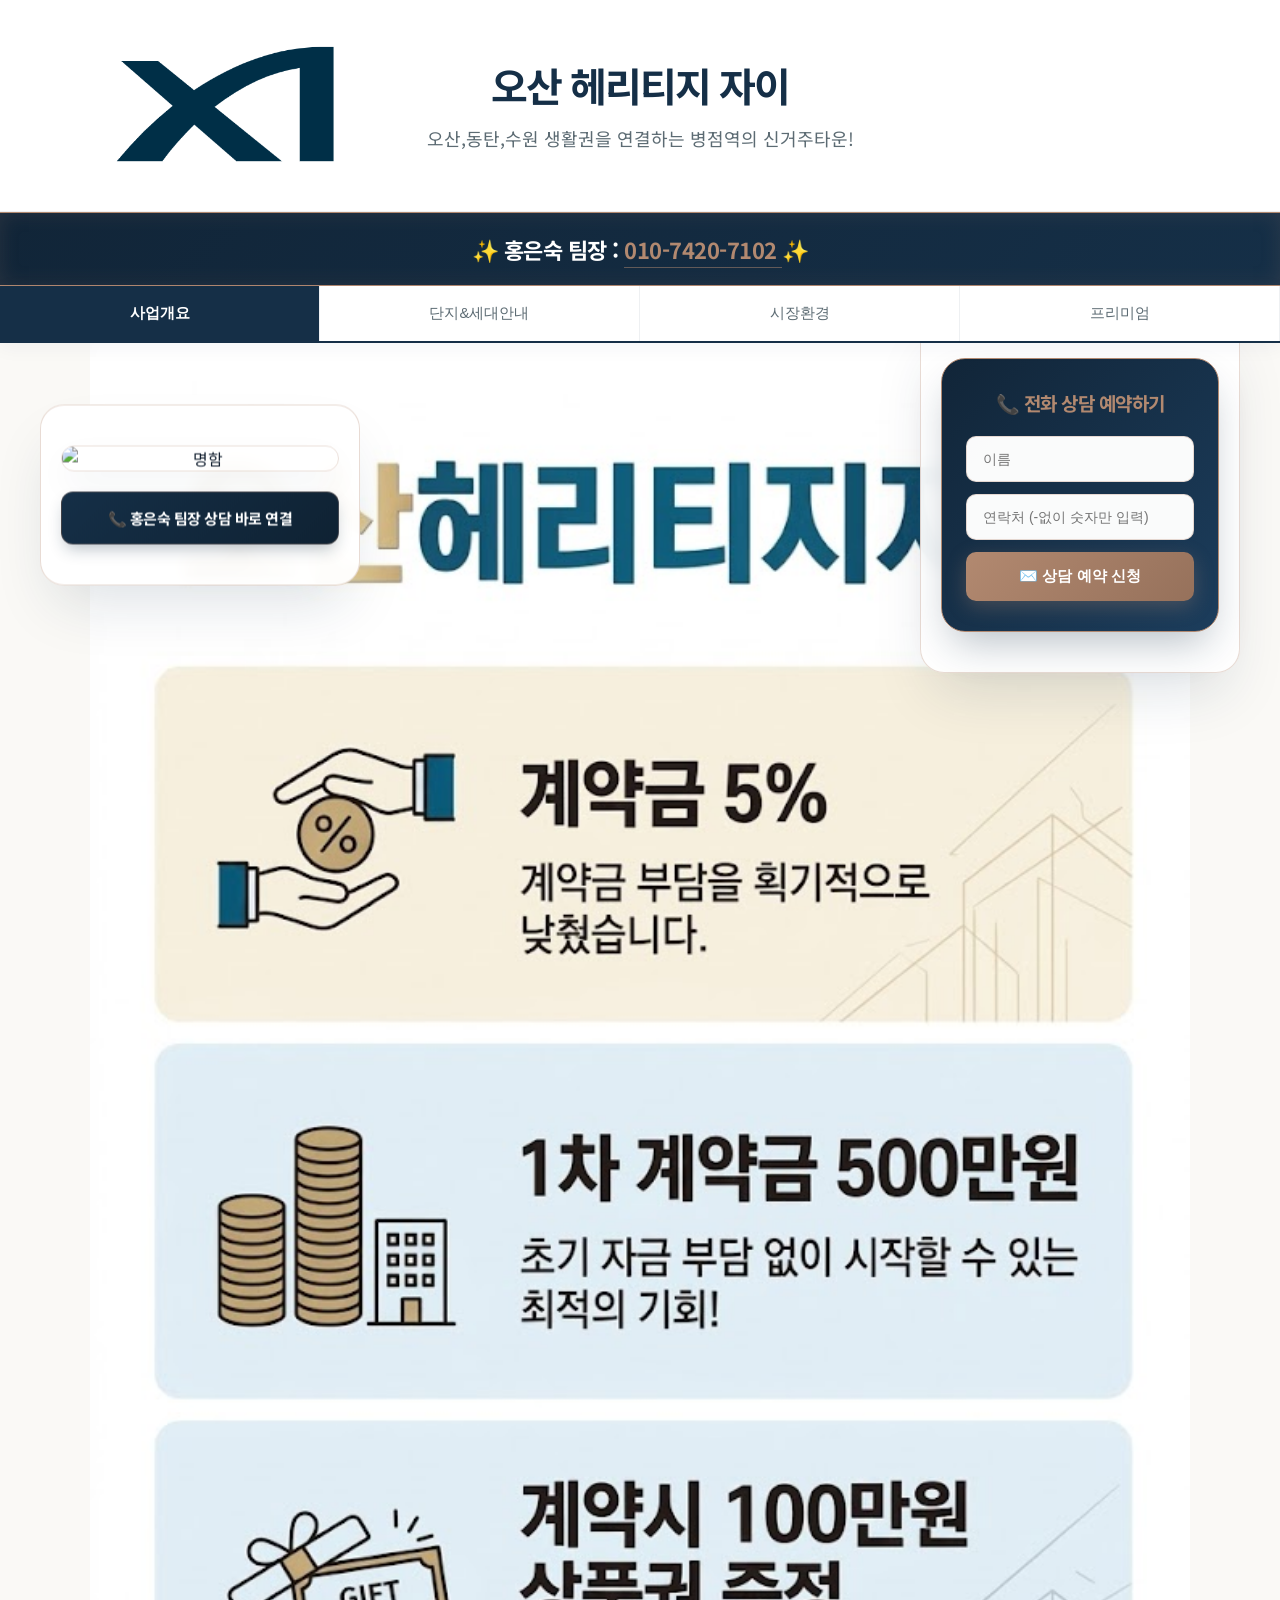
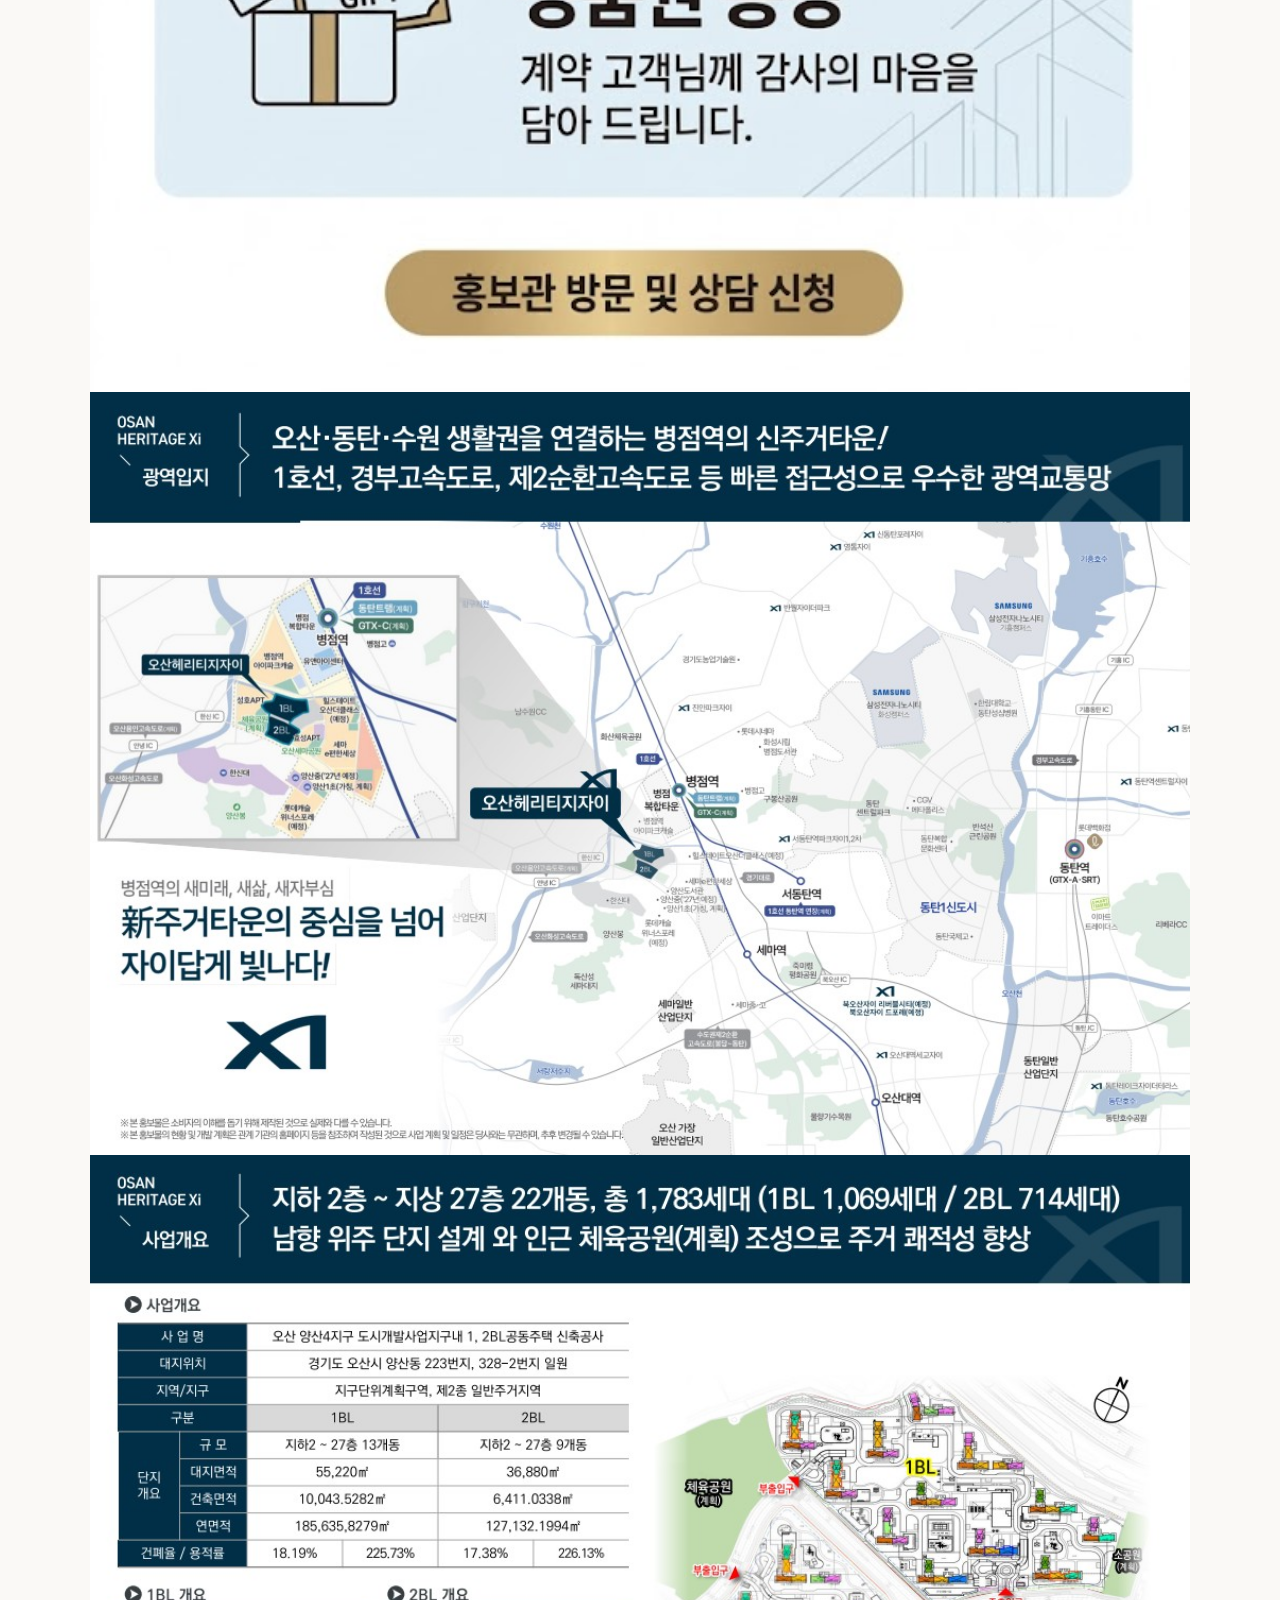
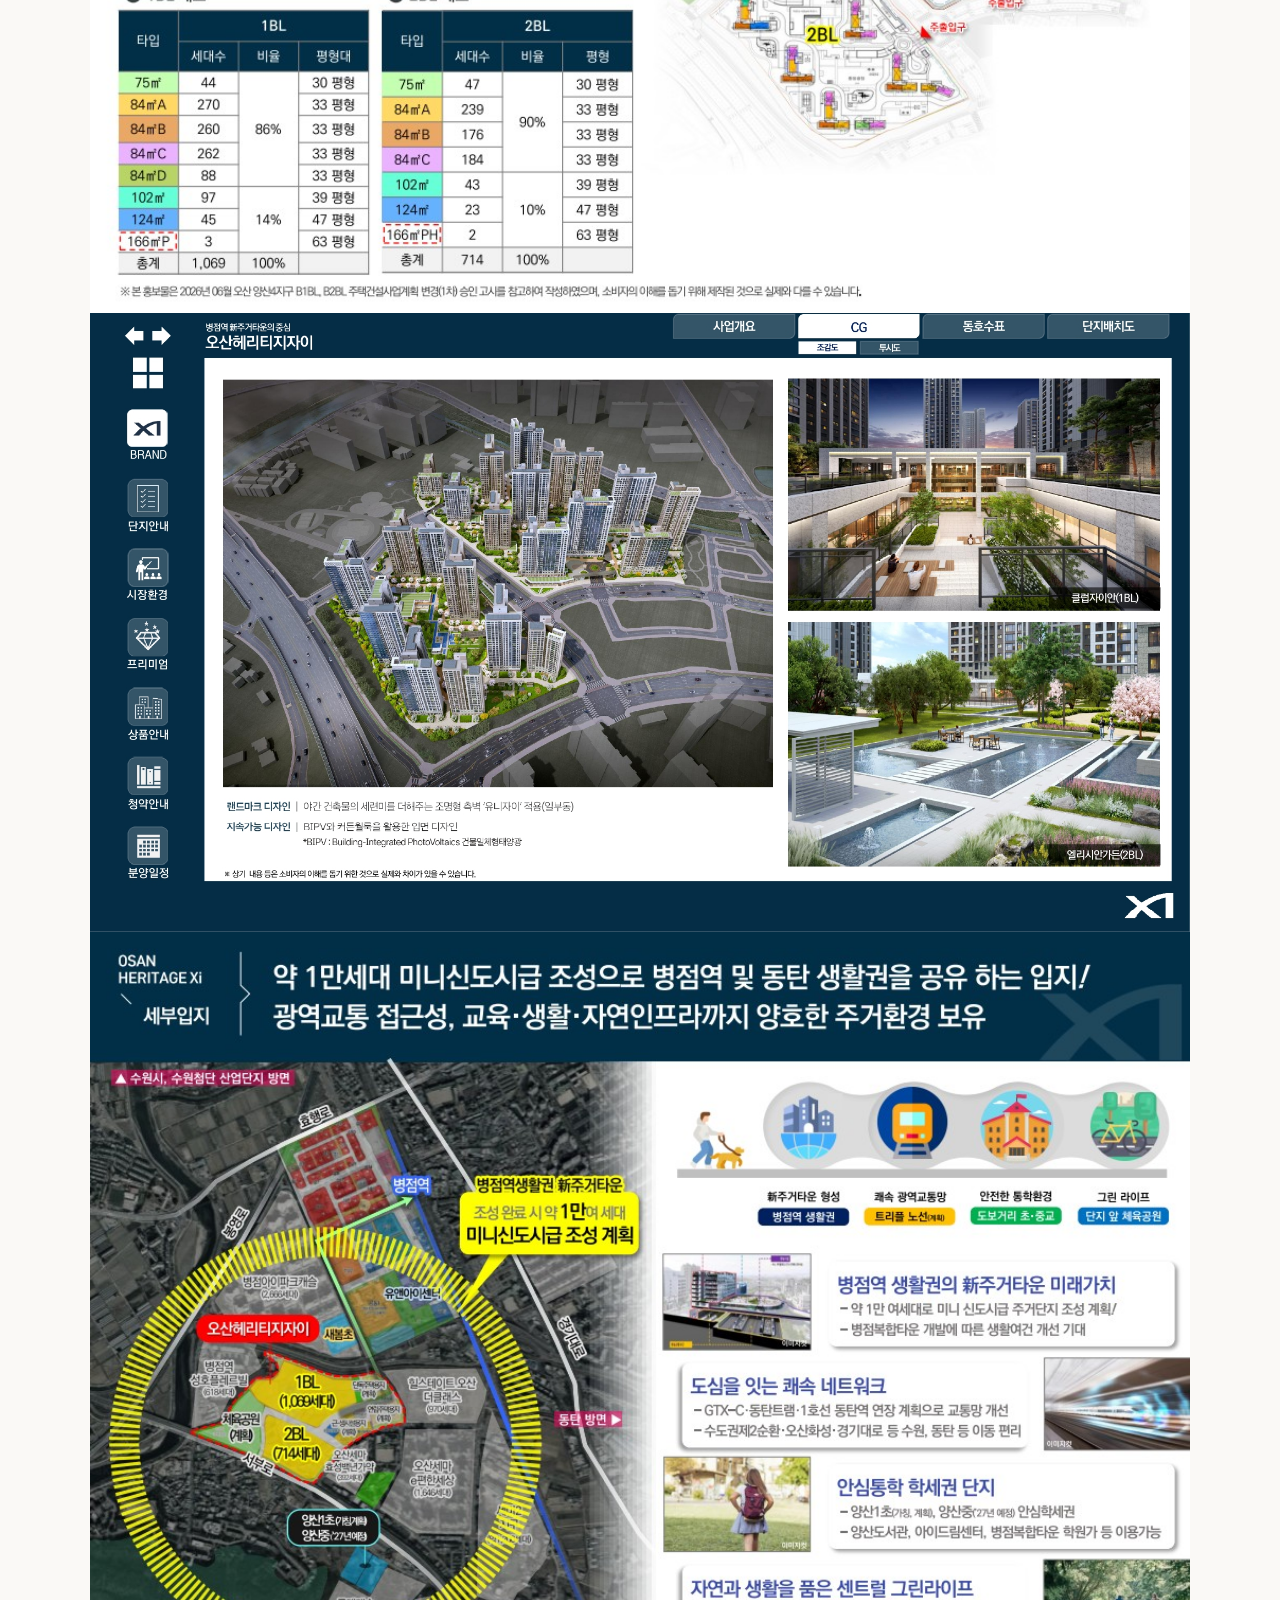
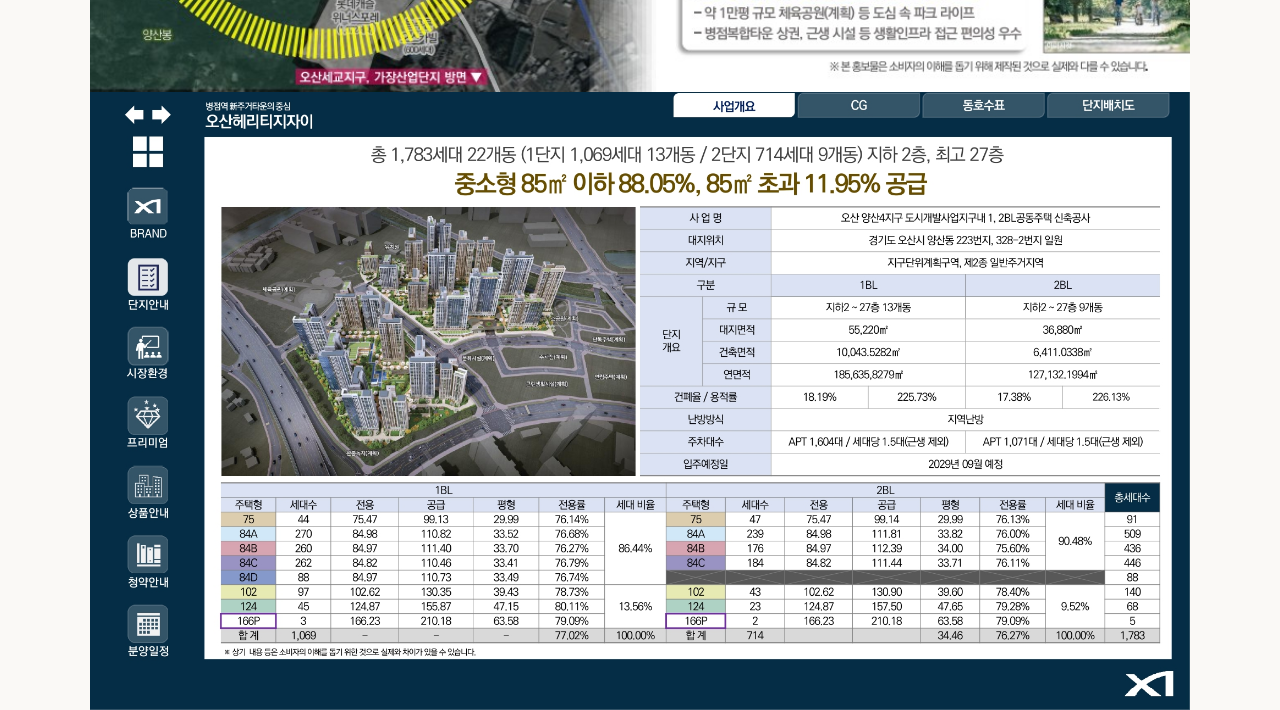
==== HES.html @ ea846cc9 "Update team leader information and images" ====
<!DOCTYPE html>
<html lang="ko">
<head>
    <script>
        // 전역 변수 선언: 관리할 데이터들을 이곳에 모아둡니다.
        const TEAM_LEADER_NAME = "홍은숙";
        const TEAM_LEADER_PHONE = "01074207102";
    </script>
    
    <meta property="og:type" content="website">
    <meta property="og:title" content="오산헤리티지자이 - 홍은숙 팀장">
    <meta property="og:description" content="오산,동탄,수원 생활권을 연결하는 병점역의 신거주타운!">
    <meta property="og:image" content="https://star13535.github.io/OsanHeritageXI/img/HES.JPG">    
    <meta charset="UTF-8">
    <meta name="viewport" content="width=device-width, initial-scale=1.0, maximum-scale=1.0, user-scalable=no">
    
    <title>오산헤리티지자이 - 홍은숙 팀장</title>
    
    <link rel="icon" href="img/logo.png" type="image/jpg">
    <link href="https://fonts.googleapis.com/css2?family=Noto+Sans+KR:wght@400;500;700&display=swap" rel="stylesheet">

    <style>
        /* [공통 설정 - THE LIV 브랜드 테마 반영: 프리미엄 다크 네이비 & 브라운 골드 톤] */
        * { margin: 0; padding: 0; box-sizing: border-box; }
        body { 
            font-family: 'Noto Sans KR', sans-serif; 
            background-color: #faf9f6; 
            color: #152232; 
            text-align: center; 
            -webkit-font-smoothing: antialiased;
        }
        img { width: 100%; height: auto; display: block; vertical-align: middle; }

        /* [1. 인트로 팝업] */
        /* .intro-popup-container { 
            display: none; position: fixed; top: 0; left: 0; width: 100%; height: 100vh; 
            background: rgba(21, 47, 71, 0.7); 
            backdrop-filter: blur(8px); 
            z-index: 10000; align-items: center; justify-content: center; padding: 15px;
        }
        .intro-popup-content { 
            position: relative; width: 95%; max-width: 420px; 
            animation: fadeInScale 0.5s cubic-bezier(0.34, 1.56, 0.64, 1) forwards; 
            transform-origin: center center; opacity: 0;
        }
        @keyframes fadeInScale {
            0% { transform: translateY(-30px) scale(0.92); opacity: 0; }
            100% { transform: translateY(0) scale(1); opacity: 1; }
        }
        .intro-popup-content img { 
            border-radius: 20px; 
            border: 2px solid #b28970; 
            box-shadow: 0 25px 50px -12px rgba(21, 47, 71, 0.5); 
        }
        .pop-close-x { 
            position: absolute; top: 15px; right: 15px; width: 34px; height: 34px; 
            cursor: pointer; z-index: 2; 
            background: rgba(21, 47, 71, 0.85); 
            border: 1.5px solid rgba(255, 255, 255, 0.2);
            border-radius: 50%; color: #fff; 
            line-height: 31px; font-weight: 500; font-style: normal;
            font-size: 14px;
            transition: all 0.2s;
        }
        .pop-close-x:hover {
            background: #b28970;
            color: #15212f;
            border-color: #b28970;
        } */

        /* [2. 명함 & 예약 폼 섹션] */
        .business-card, .reservation-card { 
            width: 100%; 
            background: #fff; 
            padding: 40px 20px; 
            border-bottom: 1px solid #eef0f2; 
        }
        .card-container, .res-container { width: 100%; max-width: 330px; margin: 0 auto; }
        .card-container img { 
            border-radius: 16px; 
            border: 1px solid rgba(178, 137, 112, 0.25); 
            box-shadow: 0 15px 35px -5px rgba(21, 47, 71, 0.08); 
            transition: transform 0.3s;
        }
        .card-container img:hover {
            transform: translateY(-4px);
        }
        .card-btn-call { 
            display: block; 
            margin-top: 20px; 
            padding: 15px 0; 
            background: linear-gradient(135deg, #152f47, #0f2233); 
            color: #fff; 
            text-decoration: none; 
            border-radius: 12px; 
            font-size: 15px; 
            font-weight: 700; 
            letter-spacing: -0.5px;
            box-shadow: 0 8px 16px -4px rgba(21, 47, 71, 0.3);
            border: 1px solid rgba(178, 137, 112, 0.3); 
            transition: all 0.3s;
        }
        .card-btn-call:hover {
            background: linear-gradient(135deg, #b28970, #96715b); 
            border-color: #96715b;
            transform: translateY(-2px);
            box-shadow: 0 10px 20px -4px rgba(178, 137, 112, 0.4);
        }

        .res-container { 
            border: 1px solid #b28970; 
            border-radius: 24px; 
            padding: 30px 24px; 
            background: linear-gradient(135deg, #112538, #1c3d5c); 
            box-shadow: 0 20px 40px -10px rgba(21, 47, 71, 0.3); 
            color: #fff; 
        }
        .res-container h3 { 
            font-size: 19px; 
            color: #b28970; 
            margin-bottom: 20px; 
            font-weight: 700; 
            letter-spacing: -0.5px;
        }
        .res-input { 
            width: 100%; 
            padding: 14px 16px; 
            margin-bottom: 12px; 
            border: 1px solid rgba(178, 137, 112, 0.3); 
            border-radius: 10px; 
            font-size: 14px; 
            background: rgba(255, 255, 255, 0.98); 
            color: #152f47;
            font-weight: 500;
            transition: all 0.3s;
        }
        .res-input:focus {
            outline: none;
            border-color: #b28970;
            box-shadow: 0 0 0 3px rgba(178, 137, 112, 0.2);
        }
        .res-btn { 
            width: 100%; 
            padding: 15px; 
            background: linear-gradient(135deg, #b28970, #96715b); 
            color: #ffffff; 
            border: none; 
            border-radius: 10px; 
            font-size: 15px; 
            font-weight: 700; 
            cursor: pointer; 
            box-shadow: 0 6px 20px rgba(178, 137, 112, 0.3);
            transition: all 0.3s cubic-bezier(0.25, 0.8, 0.25, 1);
        }
        .res-btn:hover {
            transform: translateY(-2px); 
            box-shadow: 0 8px 25px rgba(178, 137, 112, 0.45);
            filter: brightness(1.05);
        }

        /* [3. 타이틀 & 배너] */
        .main-title { 
            background-color: #fff; 
            padding: 60px 20px; 
            position: relative; 
            display: flex; 
            align-items: center; 
            justify-content: center; 
            min-height: 180px; 
            border-bottom: 1px solid #eef0f2;
        }
        .main-title .inner-logo { display: none; }
        .main-title h2 { 
            font-size: 32px; 
            color: #152f47; 
            font-weight: 700; 
            letter-spacing: -1.5px; 
            line-height: 1.25; 
            word-break: keep-all; 
        }
        .main-title p { 
            font-size: 20px; 
            color: #5c6b73; 
            margin-top: 12px; 
            word-break: keep-all; 
            font-weight: 400;
        }
        
        .point-banner { 
            background: linear-gradient(135deg, #112538, #152f47); 
            color: #fff; 
            padding: 20px 10px; 
            font-size: 22px; 
            font-weight: 700; 
            letter-spacing: -0.5px;
            border-top: 1px solid #b28970; 
            border-bottom: 1px solid #b28970; 
            box-shadow: inset 0 0 20px rgba(178, 137, 112, 0.15);
            animation: bannerPulse 3s infinite ease-in-out; 
        }
        .point-banner a { 
            color: #b28970; 
            text-decoration: none; 
            border-bottom: 1px solid rgba(178, 137, 112, 0.5);
            padding-bottom: 2px;
            transition: all 0.2s;
        }
        .point-banner a:hover {
            color: #ffffff;
            border-color: #ffffff;
        }
        @keyframes bannerPulse { 
            0% { background-color: #112538; } 
            50% { background-color: #152f47; } 
            100% { background-color: #112538; } 
        }

        /* [4. 탭 메뉴] */
        .tab-menu { 
            display: flex; 
            flex-wrap: wrap; 
            justify-content: center; 
            background: #fff; 
            position: sticky; 
            top: 0; 
            z-index: 2000; 
            border-bottom: 2px solid #152f47; 
            box-shadow: 0 4px 20px rgba(21, 47, 71, 0.05);
        }
        .tab-btn { 
            flex: 1; 
            min-width: 20%; 
            padding: 18px 5px; 
            border: none; 
            background: #fff; 
            font-size: 15px; 
            font-weight: 500; 
            color: #5c6b73; 
            cursor: pointer; 
            border-right: 1px solid #eef0f2; 
            transition: all 0.3s;
        }
        .tab-btn:hover {
            color: #152f47;
            background: #f8fafc;
        }
        .tab-btn.active { 
            background: #152f47; 
            color: #fff; 
            font-weight: 700;
        }

        .tab-content { display: none; width: 100%; max-width: 1100px; margin: 0 auto; background: #fff; }
        .tab-content.active { display: block !important; }

        /* [5. 탭 콘텐츠 & 복합 필터] */
        .view-mode-selector { 
            display: flex; 
            background: #f1f3f5; 
            margin: 0; 
            padding: 12px; 
            position: sticky; 
            top: 55px; 
            z-index: 1500; 
            border-bottom: 1px solid #e2e6ea; 
        }
        .mode-btn { 
            flex: 1; 
            padding: 12px; 
            border: none; 
            background: #e2e6ea; 
            font-weight: 700; 
            color: #5c6b73; 
            cursor: pointer; 
            border-radius: 8px; 
            margin: 0 5px; 
            transition: all 0.2s;
        }
        .mode-btn.active { 
            background: #152f47; 
            color: #fff; 
        }
        .mode-content, .sub-tab-content { display: none; }
        .mode-content.active, .sub-tab-content.active { display: block !important; }
        
        .size-filter, .type-group.active { 
            position: sticky; 
            top: 130px; 
            z-index: 1000; 
            background: #fff; 
            border-bottom: 1px solid #eef0f2; 
            transition: all 0.3s ease; 
        }
        .size-filter.scrolled, .type-group.active.scrolled { 
            background: transparent !important; 
            border-bottom: none !important; 
        }
        
        .swipe-hint-text {
            display: none;
            font-size: 11px;
            color: #b28970;
            margin-top: 15px;
            margin-bottom: -5px;
            font-weight: 700;
            letter-spacing: -0.5px;
            text-align: center;
        }

        .size-filter { 
            display: flex; 
            justify-content: flex-start; 
            gap: 8px; 
            padding: 16px 12px 24px 12px; 
            overflow-x: auto; 
            scrollbar-width: thin; 
            scrollbar-color: #b28970 #eef0f2; 
        }

        @media (max-width: 1023px) {
            .swipe-hint-text {
                display: block; 
                animation: pulseSwipeHint 2s infinite ease-in-out;
            }
            .size-filter::-webkit-scrollbar { 
                display: block !important;
                height: 3px; 
            }
            .size-filter::-webkit-scrollbar-track {
                background: #eef0f2; 
                border-radius: 10px;
            }
            .size-filter::-webkit-scrollbar-thumb {
                background: #b28970; 
                border-radius: 10px;
            }
        }
        
        @keyframes pulseSwipeHint {
            0%, 100% { opacity: 0.6; transform: scale(0.98); }
            50% { opacity: 1; transform: scale(1); }
        }

        .filter-btn, .sub-tab-btn { 
            flex: 0 0 auto; 
            min-width: 95px; 
            padding: 10px 18px; 
            border: 1px solid #152f47; 
            background: #fff; 
            color: #152f47; 
            border-radius: 30px; 
            font-weight: 700; 
            font-size: 13px;
            cursor: pointer; 
            transition: all 0.25s;
        }
        .filter-btn:hover, .sub-tab-btn:hover {
            background: #fafafa;
        }
        .filter-btn.active, .sub-tab-btn.active { 
            background: #152f47 !important; 
            color: #fff !important; 
            border-color: #152f47;
            box-shadow: 0 4px 10px rgba(21, 47, 71, 0.2);
        }
        .type-group { display: none; padding: 18px 10px; text-align: center; }
        #num-view .type-group.active { display: block !important; }
        .sub-tab-menu { display: flex; justify-content: center; gap: 8px; flex-wrap: wrap; }

        /* [6. PC 레이아웃 고정] */
        @media (min-width: 1024px) {
            .size-filter {
                justify-content: center; 
                padding: 16px 12px;
            }
            .size-filter::-webkit-scrollbar {
                display: none !important; 
            }
            .business-card, .reservation-card { 
                position: fixed; 
                top: 55%; 
                width: 320px; 
                z-index: 1100; 
                border: 1px solid rgba(178, 137, 112, 0.3); 
                border-radius: 24px; 
                background: rgba(255, 255, 255, 0.95); 
                backdrop-filter: blur(10px); 
                box-shadow: 0 30px 60px -15px rgba(21, 47, 71, 0.15); 
                transition: all 0.5s cubic-bezier(0.16, 1, 0.3, 1); 
            }
            .business-card { left: 40px; transform: translateY(-50%); }
            .reservation-card { right: 40px; transform: translateY(-50%); }
            .business-card.scrolled, .reservation-card.scrolled { top: 50% !important; }
            
            .main-title .inner-logo { 
                display: block; 
                position: absolute; 
                left: 115px; 
                top: 50%; 
                transform: translateY(-50%); 
                height: 120px; 
                z-index: 1; 
            }
            .main-title .inner-logo img { height: 100%; width: auto; object-fit: contain; }
            .main-title h2 { font-size: 40px; letter-spacing: -2px; }
            .main-title p { font-size: 18px; margin-top: 15px; }
            
            .mobile-res-only { display: none; } 
        }

        /* [7. 모바일 레이아웃] */
        @media (max-width: 1023px) {
            .reservation-card { 
                position: static; 
                border: none; 
                border-top: 8px solid #eef0f2; 
                padding: 50px 20px; 
                background: #fcfdfe; 
            }
            #resCard { display: none; } 
        }
    </style>
</head>
<body>
    <div class="business-card" id="pcCard">
        <div class="card-container">
            <img src="img/HES.JPG" alt="명함">
            <a href="#" class="card-btn-call set-phone-link">
                📞 <span class="set-name"></span> 팀장 상담 바로 연결
            </a>     
        </div>
    </div>

    <div class="reservation-card" id="resCard">
        <div class="res-container">
            <h3>📞 전화 상담 예약하기</h3>
            <input type="text" id="pcName" class="res-input" placeholder="이름">
            <input type="tel" id="pcPhone" class="res-input" placeholder="연락처 (-없이 숫자만 입력)">
            <button class="res-btn" onclick="sendReservation('pcName', 'pcPhone')">✉️ 상담 예약 신청</button>
        </div>
    </div>
    
    <!-- <div class="intro-popup-container" id="introPopup">
        <div class="intro-popup-content">
            <i class="pop-close-x" id="popClose">X</i>
            <img src="img/HES.JPG" alt="특별 분양 광고">
        </div>
    </div> -->
    
    <div class="main-title">
        <div class="inner-logo"><img src="img/logo.png" alt="자이 로고"></div>
        <div class="title-text">
            <h2>오산 헤리티지 자이</h2>
            <p>오산,동탄,수원 생활권을 연결하는 병점역의 신거주타운!</p>
        </div>
    </div>
    
    <div class="point-banner">
        ✨ <span class="set-name"></span> 팀장 : 
        <a href="#" class="set-phone-link">
            <span class="set-phone-text"></span>
        </a> ✨
    </div>

    <div class="tab-menu">
        <button class="tab-btn active" onclick="openTab(event, 'tab1')">사업개요</button>
        <button class="tab-btn" onclick="openTab(event, 'tab2')">단지&세대안내</button>
        <button class="tab-btn" onclick="openTab(event, 'tab3')">시장환경</button>
        <button class="tab-btn" onclick="openTab(event, 'tab4')">프리미엄</button>
    </div>

    <div id="tab1" class="tab-content active">
        <img src="img/102.jpg"><img src="img/1.jpg"><img src="img/2.jpg"><img src="img/3.jpg"><img src="img/4.jpg"><img src="img/5.jpg">
        <div class="reservation-card mobile-res-only">
            <div class="res-container">
                <h3>📞 전화 상담 예약하기</h3>
                <input type="text" id="mName1" class="res-input" placeholder="이름">
                <input type="tel" id="mPhone1" class="res-input" placeholder="연락처">
                <button class="res-btn" onclick="sendReservation('mName1', 'mPhone1')">상담 예약 신청</button>
            </div>
        </div>
    </div>

    <div id="tab2" class="tab-content">
    <div class="view-mode-selector">
        <button class="mode-btn active" onclick="changeViewMode(event, 'num-view')">동호수표</button>
        <button class="mode-btn" onclick="changeViewMode(event, '1BL-view')">🏠 1BL</button>
        <button class="mode-btn" onclick="changeViewMode(event, '2BL-view')">🏠 2BL</button>
    </div>
    
    <!-- 동호수표 -->
    <div id="num-view" class="mode-content active">
        <div class="type-group active">
            <div class="sub-tab-menu">
                <button class="sub-tab-btn active" onclick="openSubTab(event, 'num1', 'num-view')">1BL</button>
                <button class="sub-tab-btn" onclick="openSubTab(event, 'num2', 'num-view')">2BL</button>
            </div>
        </div>
        <div id="num1" class="sub-tab-content active"><img src="img/6.jpg"></div>
        <div id="num2" class="sub-tab-content"><img src="img/7.jpg"></div>
    </div>
    
    <!-- 1BL 뷰 -->
    <div id="1BL-view" class="mode-content">
        <div class="swipe-hint-text">↔ 좌우로 밀어서 모든 타입을 확인해보세요</div>
        <div class="size-filter">
            <button class="filter-btn active" onclick="filterSize(event, 'size75')">75</button>
            <button class="filter-btn" onclick="filterSize(event, 'size84ABCD')">84A~D</button>
            <button class="filter-btn" onclick="filterSize(event, 'size102')">102</button>
            <button class="filter-btn" onclick="filterSize(event, 'size104')">104</button>
            <button class="filter-btn" onclick="filterSize(event, 'size166')">166PH</button>
            <button class="filter-btn" onclick="filterSize(event, 'clubxian')">CLUB XIAN</button>
            <button class="filter-btn" onclick="filterSize(event, 'clubcloud')">CLUB CLOUD</button>
        </div>

        <!-- 1BL - 75 -->
        <div id="size75" class="type-group active">
            <div class="sub-tab-menu">
                <button class="sub-tab-btn active" onclick="openSubTab(event, 'type75', '1BL-view')">75㎡ 보기</button>
            </div>
        </div>
        <!-- 1BL - 84A~D -->
        <div id="size84ABCD" class="type-group">
            <div class="sub-tab-menu">
                <button class="sub-tab-btn" onclick="openSubTab(event, 'type84ABCD', '1BL-view')">84㎡A~D 보기</button>
            </div>
        </div>
        <!-- 1BL - 102 -->
        <div id="size102" class="type-group">
            <div class="sub-tab-menu">
                <button class="sub-tab-btn" onclick="openSubTab(event, 'type102', '1BL-view')">102㎡ 보기</button>
            </div>
        </div>
        <!-- 1BL - 104 -->
        <div id="size104" class="type-group">
            <div class="sub-tab-menu">
                <button class="sub-tab-btn" onclick="openSubTab(event, 'type104', '1BL-view')">104㎡ 보기</button>
            </div>
        </div>
        <!-- 1BL - 166PH -->
        <div id="size166" class="type-group">
            <div class="sub-tab-menu">
                <button class="sub-tab-btn" onclick="openSubTab(event, 'type166', '1BL-view')">166㎡ PH 보기</button>
            </div>
        </div>
        <!-- 1BL - CLUB XIAN -->
        <div id="clubxian" class="type-group">
            <div class="sub-tab-menu">
                <button class="sub-tab-btn" onclick="openSubTab(event, 'typeclub', '1BL-view')">CLUB XIAN 보기</button>
            </div>
        </div>
        <div id="clubcloud" class="type-group">
            <div class="sub-tab-menu">
                <button class="sub-tab-btn" onclick="openSubTab(event, 'typecloud', '1BL-view')">CLUB CLOUD 보기</button>
            </div>
        </div>

        <!-- 1BL 컨텐츠 이미지들 -->
        <div id="type75" class="sub-tab-content active"><img src="img/22.jpg"></div>
        <div id="type84ABCD" class="sub-tab-content"><img src="img/23.jpg"><img src="img/24.jpg"><img src="img/25.jpg"><img src="img/26.jpg"></div>
        <div id="type102" class="sub-tab-content"><img src="img/27.jpg"></div>
        <div id="type104" class="sub-tab-content"><img src="img/28.jpg"></div>
        <div id="type166" class="sub-tab-content"><img src="img/29.jpg"></div>
        <div id="typeclub" class="sub-tab-content"><img src="img/37.jpg"></div>
        <div id="typecloud" class="sub-tab-content"><img src="img/39.jpg"></div>
    </div>
    
    <!-- 2BL 뷰 -->
    <div id="2BL-view" class="mode-content">
        <div class="swipe-hint-text">↔ 좌우로 밀어서 모든 타입을 확인해보세요</div>
        <div class="size-filter">
            <button class="filter-btn active" onclick="filterSize(event, '2size75')">75</button>
            <button class="filter-btn" onclick="filterSize(event, '2size84ABCD')">84A~C</button>
            <button class="filter-btn" onclick="filterSize(event, '2size102')">102</button>
            <button class="filter-btn" onclick="filterSize(event, '2size104')">104</button>
            <button class="filter-btn" onclick="filterSize(event, '2size166')">166PH</button>
            <button class="filter-btn" onclick="filterSize(event, '2clubxian')">CLUB XIAN</button>
            <button class="filter-btn" onclick="filterSize(event, '2clubcloud')">CLUB CLOUD</button>
        </div>

        <!-- 1BL - 75 -->
        <div id="2size75" class="type-group active">
            <div class="sub-tab-menu">
                <button class="sub-tab-btn active" onclick="openSubTab(event, '2type75', '2BL-view')">75㎡ 보기</button>
            </div>
        </div>
        <!-- 1BL - 84A~D -->
        <div id="2size84ABCD" class="type-group">
            <div class="sub-tab-menu">
                <button class="sub-tab-btn" onclick="openSubTab(event, '2type84ABCD', '2BL-view')">84㎡A~C 보기</button>
            </div>
        </div>
        <!-- 1BL - 102 -->
        <div id="2size102" class="type-group">
            <div class="sub-tab-menu">
                <button class="sub-tab-btn" onclick="openSubTab(event, '2type102', '2BL-view')">102㎡ 보기</button>
            </div>
        </div>
        <!-- 1BL - 104 -->
        <div id="2size104" class="type-group">
            <div class="sub-tab-menu">
                <button class="sub-tab-btn" onclick="openSubTab(event, '2type104', '2BL-view')">104㎡ 보기</button>
            </div>
        </div>
        <!-- 1BL - 166PH -->
        <div id="2size166" class="type-group">
            <div class="sub-tab-menu">
                <button class="sub-tab-btn" onclick="openSubTab(event, '2type166', '2BL-view')">166㎡ PH 보기</button>
            </div>
        </div>
        <!-- 1BL - CLUB XIAN -->
        <div id="2clubxian" class="type-group">
            <div class="sub-tab-menu">
                <button class="sub-tab-btn" onclick="openSubTab(event, '2typeclub', '2BL-view')">CLUB XIAN 보기</button>
            </div>
        </div>

        <div id="2clubcloud" class="type-group">
            <div class="sub-tab-menu">
                <button class="sub-tab-btn" onclick="openSubTab(event, '2typeclubcloud', '2BL-view')">CLUB CLOUD 보기</button>
            </div>
        </div>
        
        <!-- 2BL 컨텐츠 이미지들 -->
        <div id="2type75" class="sub-tab-content active"><img src="img/30.jpg"></div>
        <div id="2type84ABCD" class="sub-tab-content"><img src="img/31.jpg"><img src="img/32.jpg"><img src="img/33.jpg"></div>
        <div id="2type102" class="sub-tab-content"><img src="img/34.jpg"></div>
        <div id="2type104" class="sub-tab-content"><img src="img/35.jpg"></div>
        <div id="2type166" class="sub-tab-content"><img src="img/36.jpg"></div>
        <div id="2typeclub" class="sub-tab-content"><img src="img/38.jpg"></div>
        <div id="2typeclubcloud" class="sub-tab-content"><img src="img/39.jpg"></div>

    </div>

    <!-- 모바일 예약 카드 -->
    <div class="reservation-card mobile-res-only">
        <div class="res-container">
            <h3>📞 전화 상담 예약하기</h3>
            <input type="text" id="mName3" class="res-input" placeholder="고객 성함">
            <input type="tel" id="mPhone3" class="res-input" placeholder="연락처">
            <button class="res-btn" onclick="sendReservation('mName3', 'mPhone3')">상담 예약 신청</button>
        </div>
    </div>
</div>
    
    <div id="tab3" class="tab-content">
        <img src="img/9.jpg"><img src="img/10.jpg">
        <div class="reservation-card mobile-res-only">
            <div class="res-container">
                <h3>📞 전화 상담 예약하기</h3>
                <input type="text" id="mName2" class="res-input" placeholder="고객 성함">
                <input type="tel" id="mPhone2" class="res-input" placeholder="연락처">
                <button class="res-btn" onclick="sendReservation('mName2', 'mPhone2')">상담 예약 신청</button>
            </div>
        </div>
    </div>

    

    <div id="tab4" class="tab-content">
        <img src="img/100.jpg"><img src="img/101.jpg"><img src="img/12.jpg"><img src="img/13.jpg"><img src="img/14.jpg"><img src="img/15.jpg"><img src="img/16.jpg"><img src="img/17.jpg"><img src="img/18.jpg"><img src="img/21.jpg">
        <div class="reservation-card mobile-res-only">
            <div class="res-container">
                <h3>📞 전화 상담 예약하기</h3>
                <input type="text" id="mName5" class="res-input" placeholder="고객 성함">
                <input type="tel" id="mPhone5" class="res-input" placeholder="연락처">
                <button class="res-btn" onclick="sendReservation('mName5', 'mPhone5')">상담 예약 신청</button>
            </div>
        </div>
    </div>
    
    <script>
        window.addEventListener('DOMContentLoaded', function() {
            // 1. 초기 데이터 매핑 및 타이틀 세팅
            const name = TEAM_LEADER_NAME;
            const phone = TEAM_LEADER_PHONE;
            const formatted = phone.replace(/(010|011|016|017|018|019)(\d{3,4})(\d{4})/, '$1-$2-$3');
        
            document.querySelectorAll('.set-name').forEach(el => el.innerText = name);
            document.querySelectorAll('.set-phone-text').forEach(el => el.innerText = formatted);
            document.querySelectorAll('.set-phone-link').forEach(el => el.href = "tel:" + phone);
            document.querySelectorAll('.set-name-title').forEach(el => el.innerText = name + " 팀장 상담 예약");
            document.title = "오산 헤리티지자이 - " + name + " 팀장";

            // 2. 인드로 팝업 노출 제어
            const pop = document.getElementById('introPopup');
            pop.style.display = 'flex';
            document.getElementById('popClose').onclick = () => { pop.style.display = 'none'; };
            pop.onclick = (e) => { if(e.target === pop) pop.style.display = 'none'; };
        
            // 3. 스크롤 및 고정 요소 상태 제어
            window.addEventListener('scroll', function() {
                let s = window.pageYOffset || document.documentElement.scrollTop;
                const pcCard = document.getElementById('pcCard');
                const resCard = document.getElementById('resCard');
        
                if (window.innerWidth >= 1024) {
                    if (s > 100) {
                        pcCard?.classList.add('scrolled');
                        resCard?.classList.add('scrolled');
                    } else {
                        pcCard?.classList.remove('scrolled');
                        resCard?.classList.remove('scrolled');
                    }
                }
        
                document.querySelectorAll('.size-filter, .type-group.active').forEach(el => {
                    if (s > 400) el.classList.add('scrolled');
                    else el.classList.remove('scrolled');
                });
            });
        });

        // 4. 문자 전송 예약 로직
        function sendReservation(nameId, phoneId) {
            const name = document.getElementById(nameId).value;
            let rawPhone = document.getElementById(phoneId).value;
            let phone = rawPhone.replace(/[^0-9]/g, "");
        
            if (!name || !phone) {
                alert("성함과 연락처를 모두 입력해주세요.");
                return;
            }
        
            let formattedPhone = "";
            if (phone.length === 11) {
                formattedPhone = phone.replace(/(010|011|016|017|018|019)(\d{3,4})(\d{4})/, '$1-$2-$3');
            } else if (phone.length === 10) {
                formattedPhone = phone.replace(/(010|011|016|017|018|019)(\d{3})(\d{4})/, '$1-$2-$3');
            } else {
                formattedPhone = phone; 
            }
        
            const message = `안녕하세요. ${name}입니다.\n${formattedPhone}로 수원 오목천역 더리브 전화 상담 신청합니다.`;
            const isIOS = /iPhone|iPad|iPod/i.test(navigator.userAgent);
            const isAndroid = /Android/i.test(navigator.userAgent);
            
            const smsLink = `sms:${TEAM_LEADER_PHONE}${isIOS ? '&' : '?'}body=${encodeURIComponent(message)}`;        
            if (isIOS || isAndroid) {
                window.location.href = smsLink;
            } else {
                const formatted = TEAM_LEADER_PHONE.replace(/(010|011|016|017|018|019)(\d{3,4})(\d{4})/, '$1-$2-$3');
                alert(`PC에서는 문자 전송이 지원되지 않을 수 있습니다.\n\n[상담 예약 접수 안내]\n${TEAM_LEADER_NAME} 팀장 번호: ${formatted}\n\n위 번호로 문자를 보내주시면 바로 연락드리겠습니다! ✨`);
            }
        }

        // 5. 탭 변경 제어
        function openTab(e, t) {
            document.querySelectorAll(".tab-content").forEach(c => c.classList.remove("active"));
            document.querySelectorAll(".tab-btn").forEach(b => b.classList.remove("active"));
            document.getElementById(t).classList.add("active");
            e.currentTarget.classList.add("active");
            
            if(t === 'tab2') changeViewMode(null, 'num-view');
            window.scrollTo({top: 0, behavior: 'smooth'});
        }

        // 6. 단지 안내 / 평면도 안내 뷰 전환
        function changeViewMode(e, m) {
            document.querySelectorAll('.mode-content, .mode-btn').forEach(x => x.classList.remove('active'));
            document.getElementById(m).classList.add('active');
            if(e) {
                e.currentTarget.classList.add('active');
                // window.scrollTo({top: 0, behavior: 'smooth'});
            } else {
                document.querySelector('.mode-btn').classList.add('active');
            }
            
            if(m === 'num-view') document.querySelector('#num-view .sub-tab-btn').click();
            else document.querySelector('.filter-btn').click();
        }

       // 7. 평면도 평형 필터링 (수정됨)
        function filterSize(e, s) {
            // 현재 눌린 버튼이 속한 부모 mode-content(1BL-view 또는 2BL-view)를 찾습니다.
            const parentMode = e.currentTarget.closest('.mode-content');
            
            // 해당 부모 안의 type-group과 filter-btn만 active 해제
            parentMode.querySelectorAll('.type-group, .filter-btn').forEach(x => x.classList.remove('active'));
            
            // 선택한 그룹과 버튼 활성화
            const targetGroup = document.getElementById(s);
            if (targetGroup) {
                targetGroup.classList.add('active');
                e.currentTarget.classList.add('active');
                
                // 해당 그룹 내부의 첫 번째 서브탭 버튼 자동 클릭
                const subBtn = targetGroup.querySelector('.sub-tab-btn');
                if (subBtn) subBtn.click();
            }
        }

        // 8. 서브 탭 제어
        function openSubTab(e, s, p) {
            const parent = document.getElementById(p);
            parent.querySelectorAll(".sub-tab-content, .sub-tab-btn").forEach(x => x.classList.remove("active"));
            document.getElementById(s).classList.add("active");
            e.currentTarget.classList.add("active");
            // window.scrollTo({top: 0, behavior: 'smooth'});
        }
    </script>
</body>
</html>
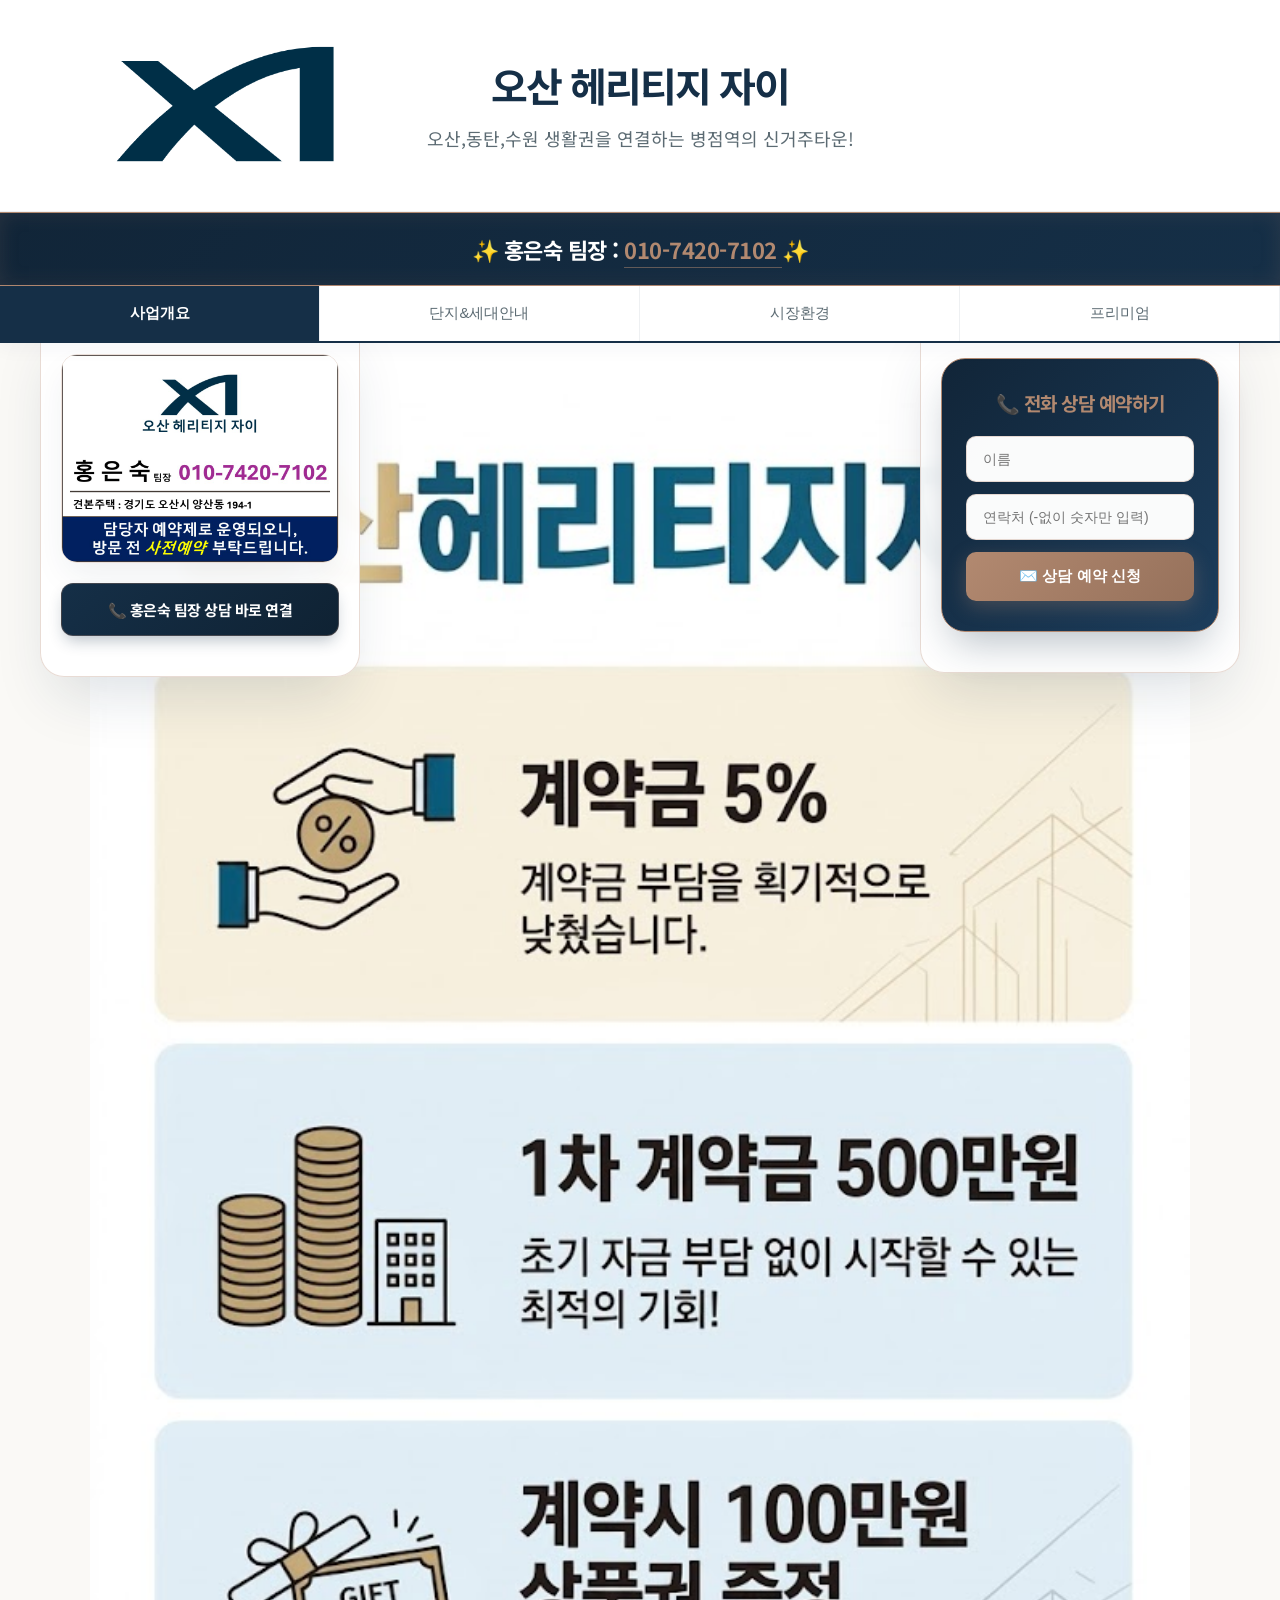
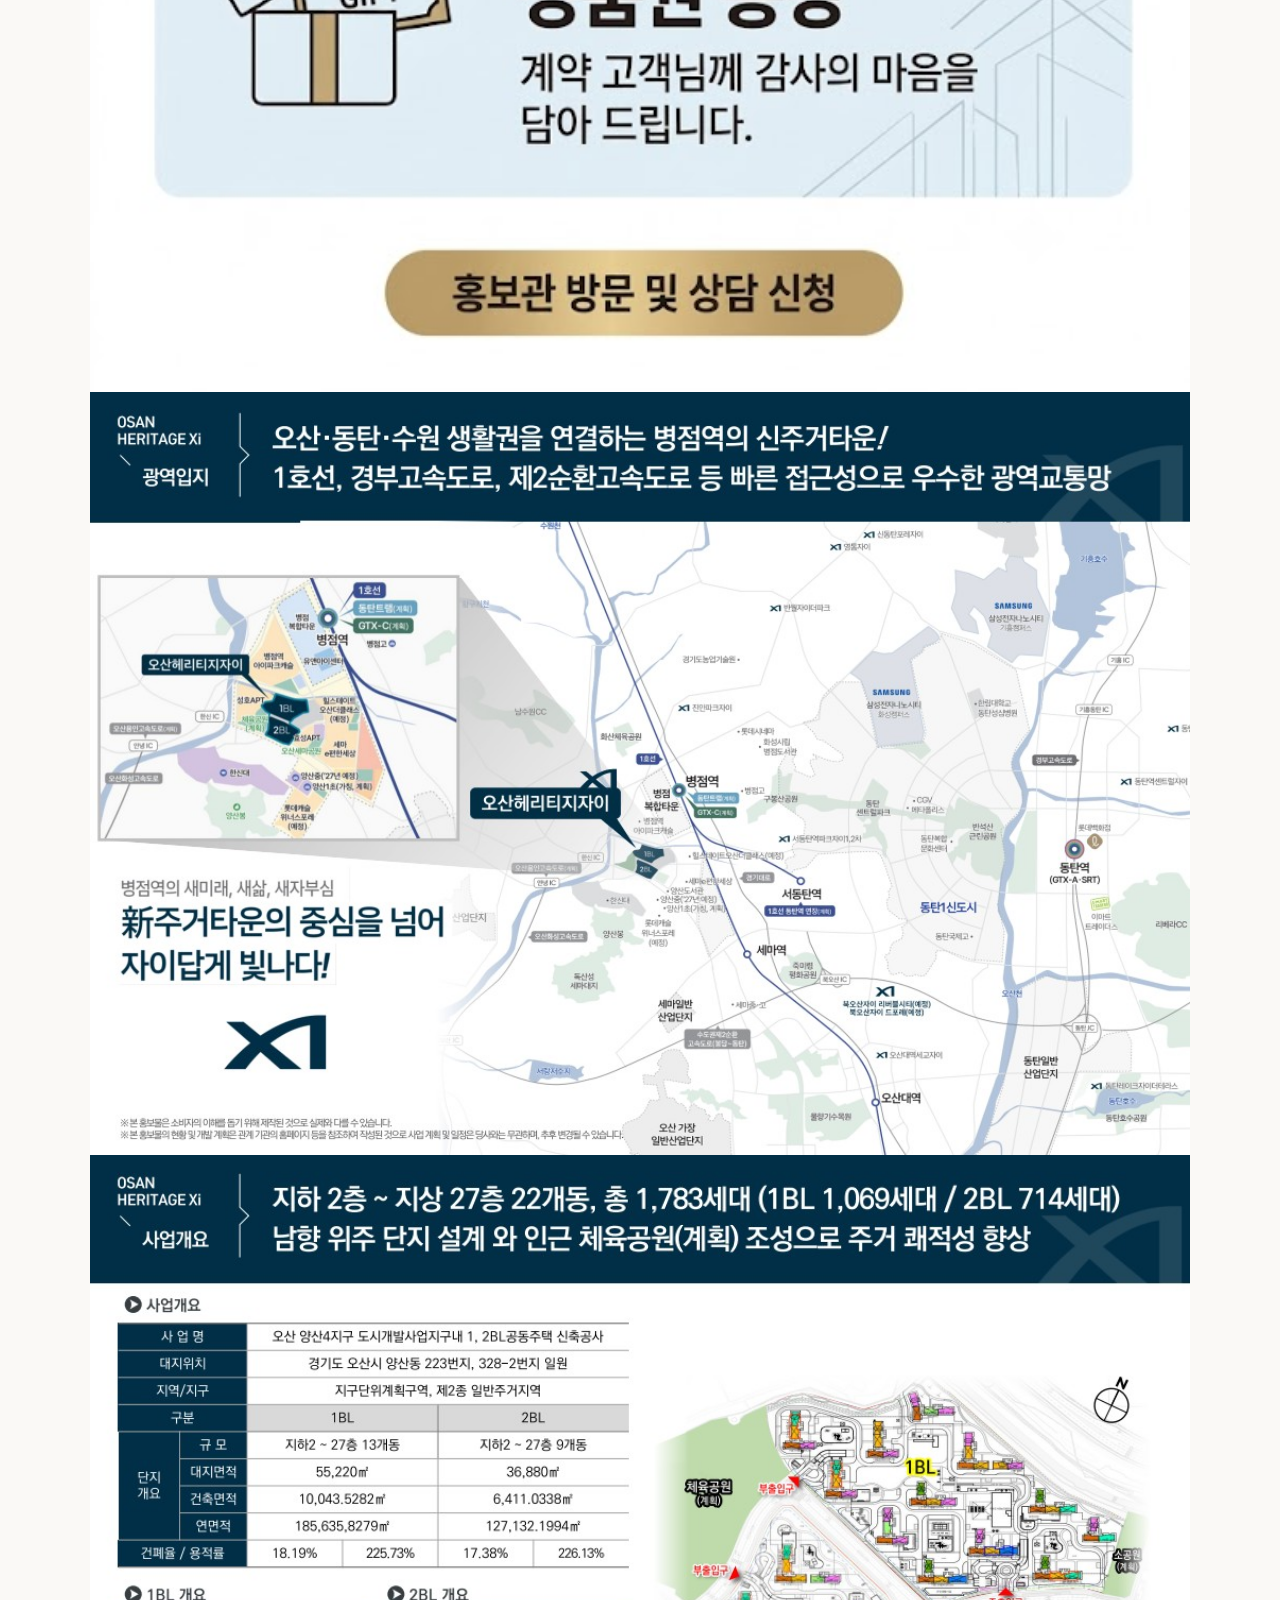
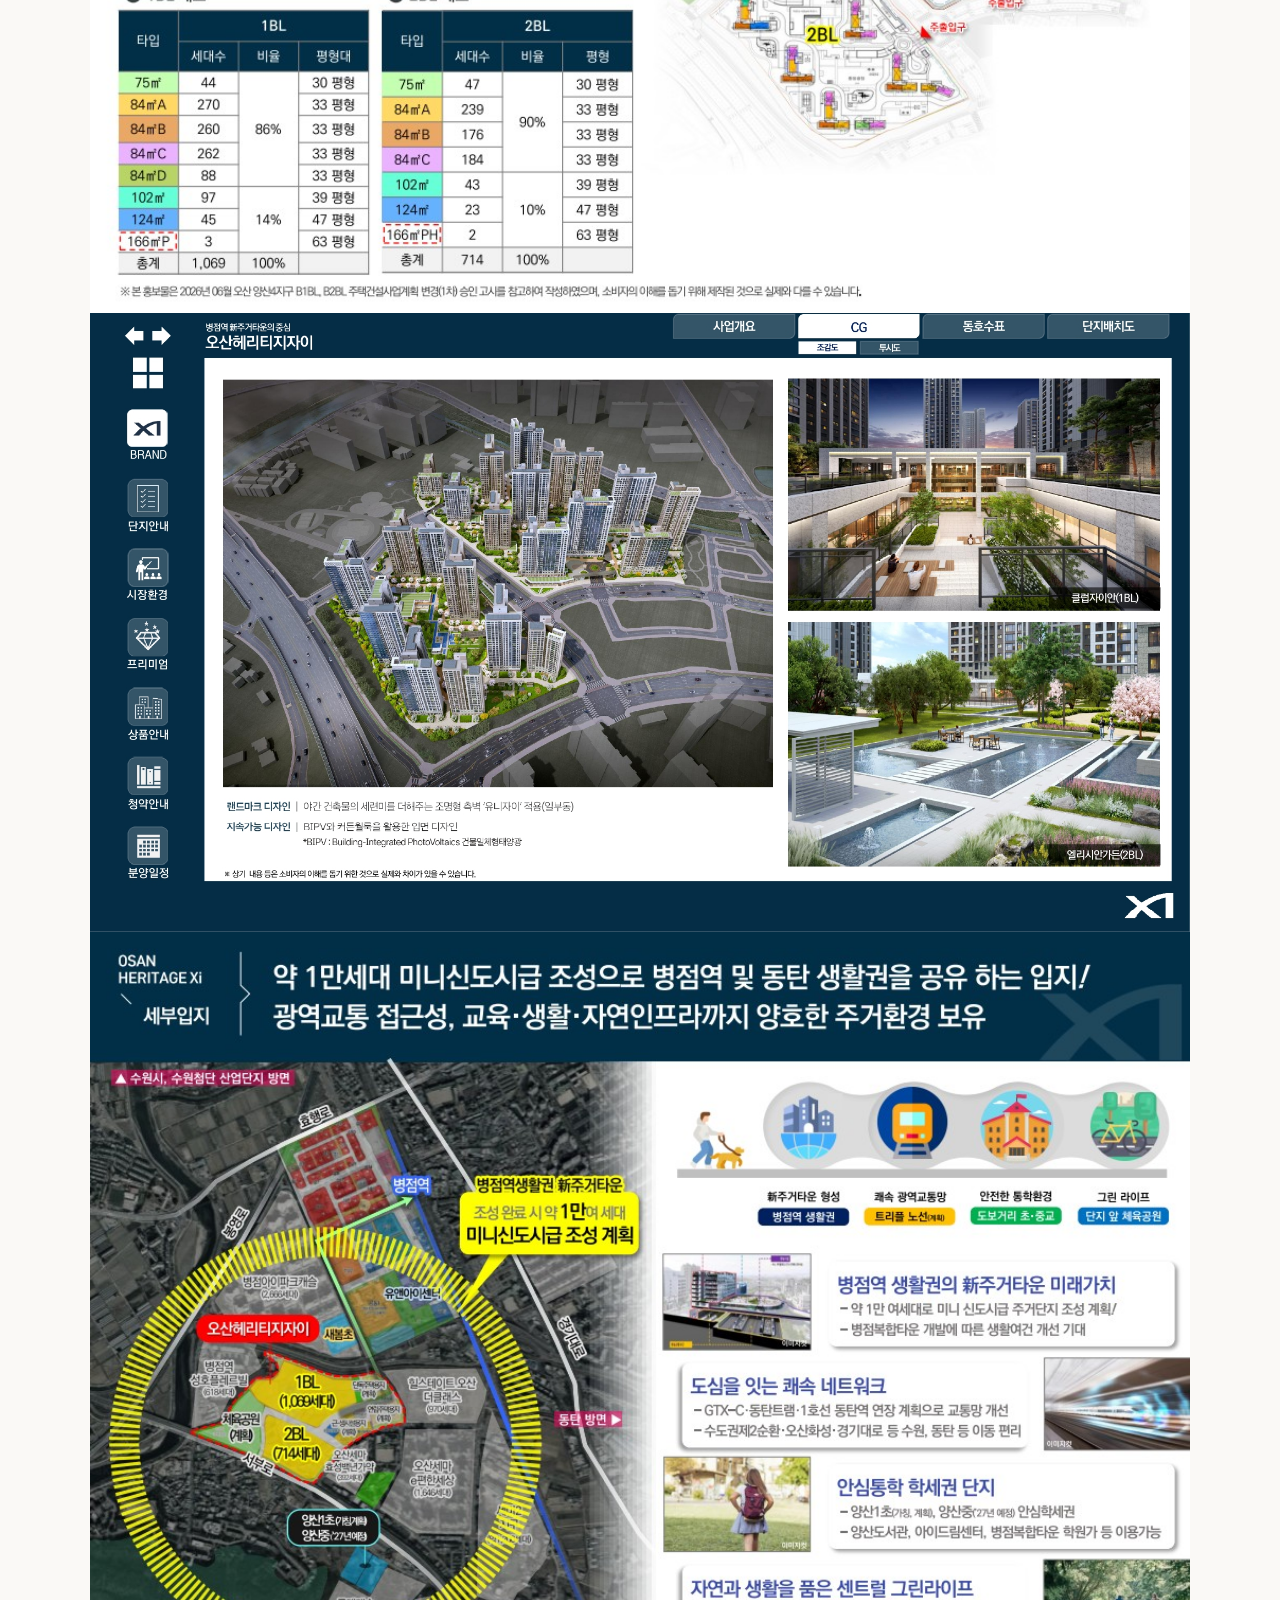
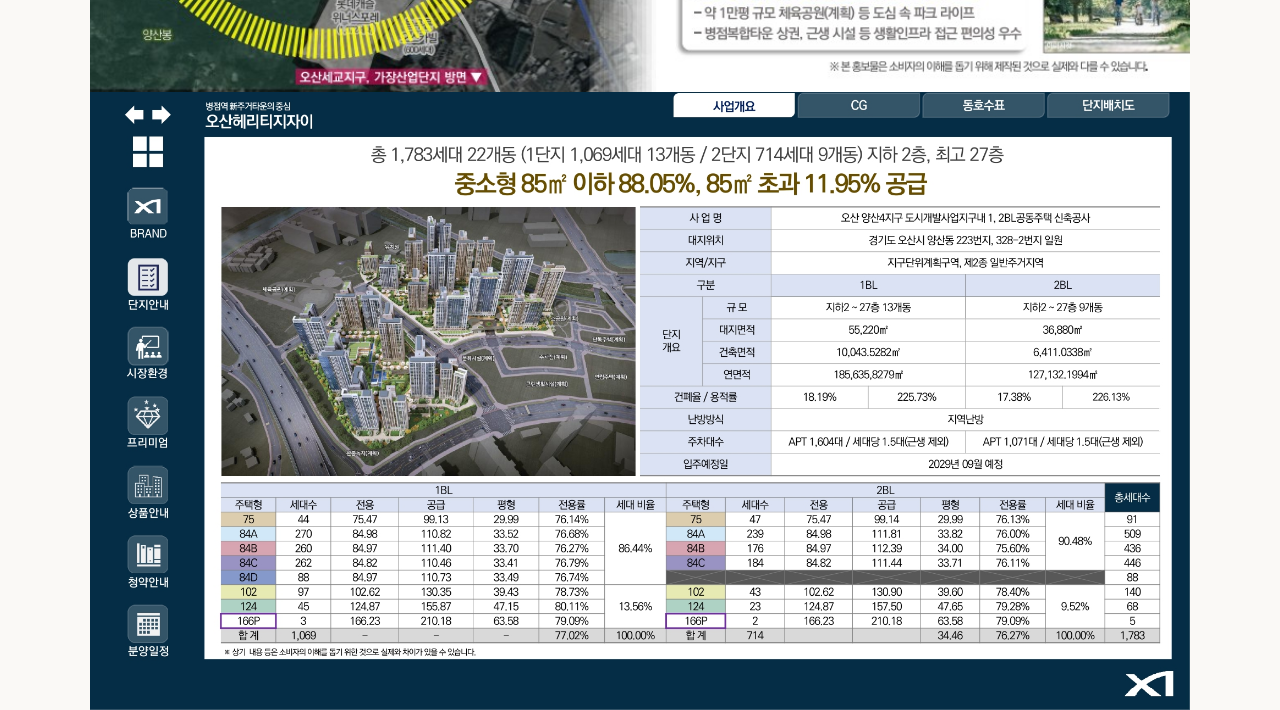
==== commit 75c1dea2: "Update HES.html" ====
--- a/HES.html
+++ b/HES.html
@@ -731,7 +731,7 @@
                 formattedPhone = phone; 
             }
         
-            const message = `안녕하세요. ${name}입니다.\n${formattedPhone}로 수원 오목천역 더리브 전화 상담 신청합니다.`;
+            const message = `안녕하세요. ${name}입니다.\n${formattedPhone}로 오산 헤리티지자이 전화 상담 신청합니다.`;
             const isIOS = /iPhone|iPad|iPod/i.test(navigator.userAgent);
             const isAndroid = /Android/i.test(navigator.userAgent);
             
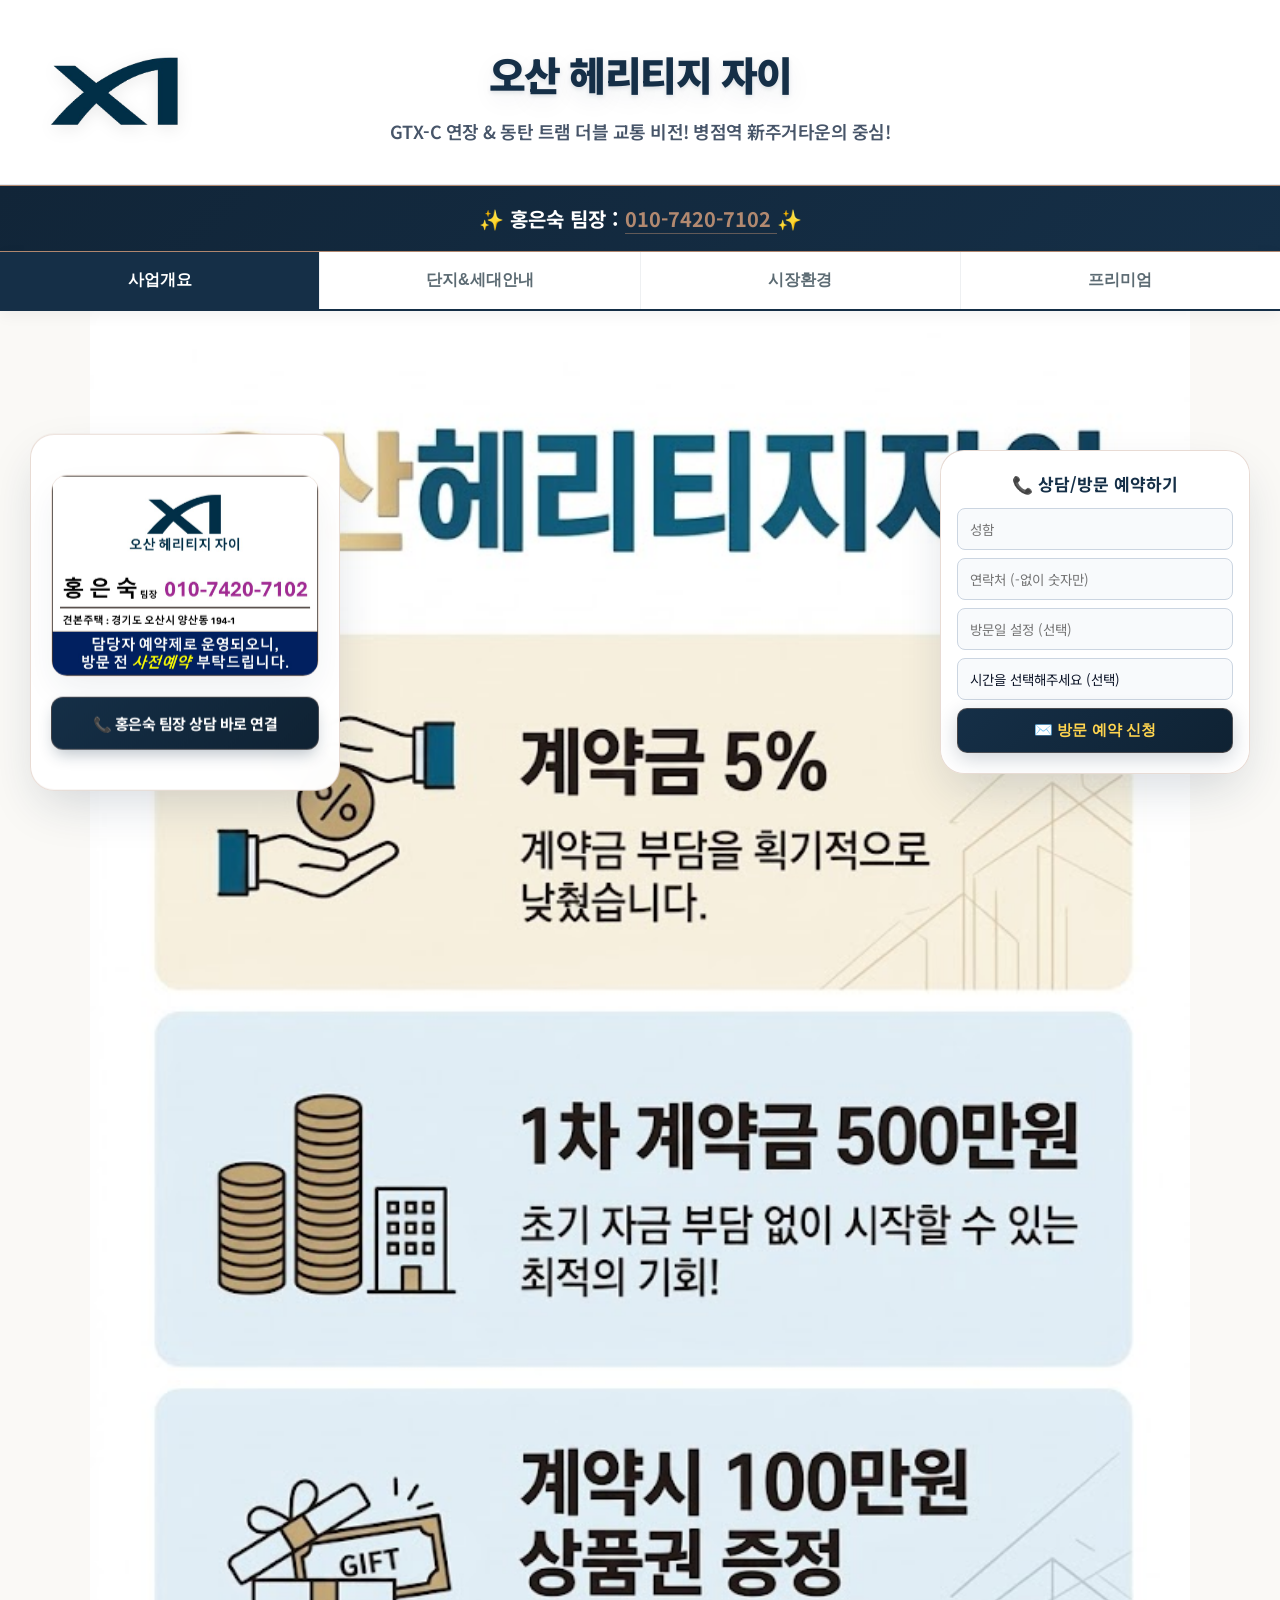
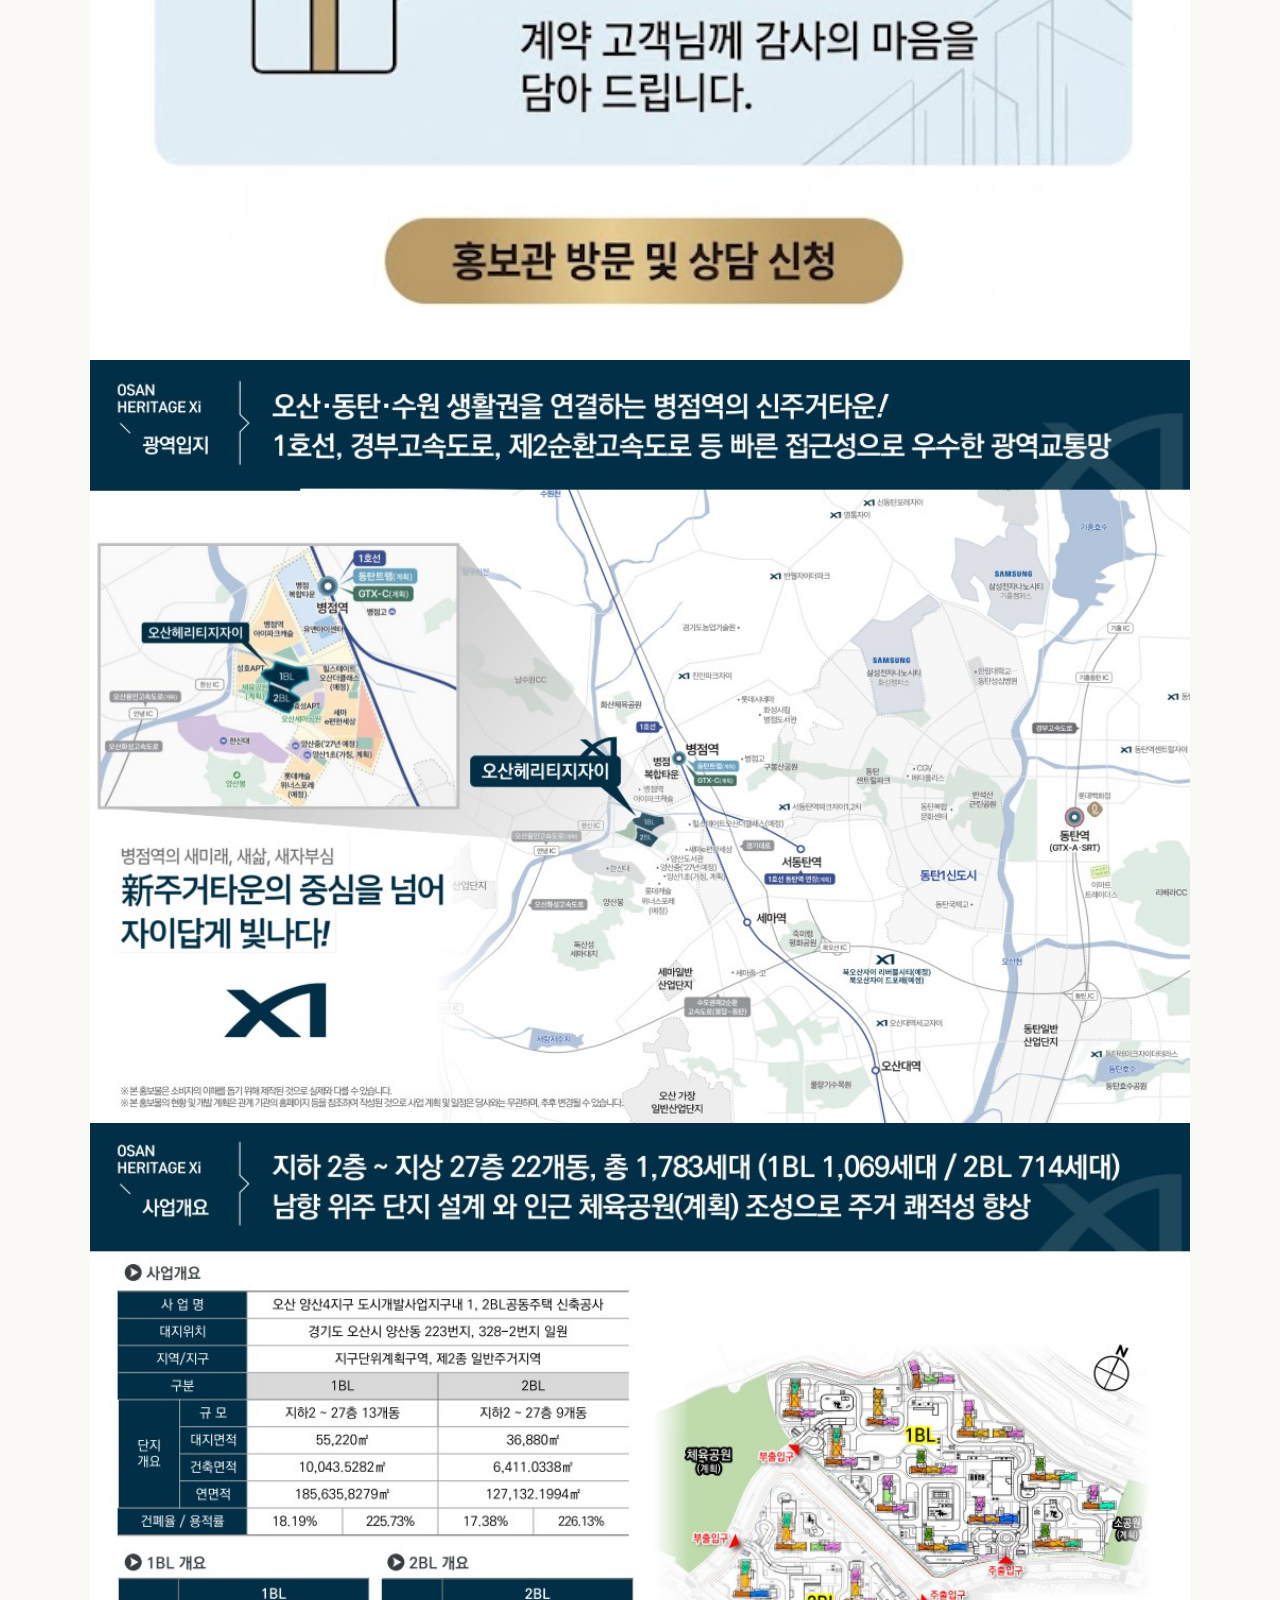
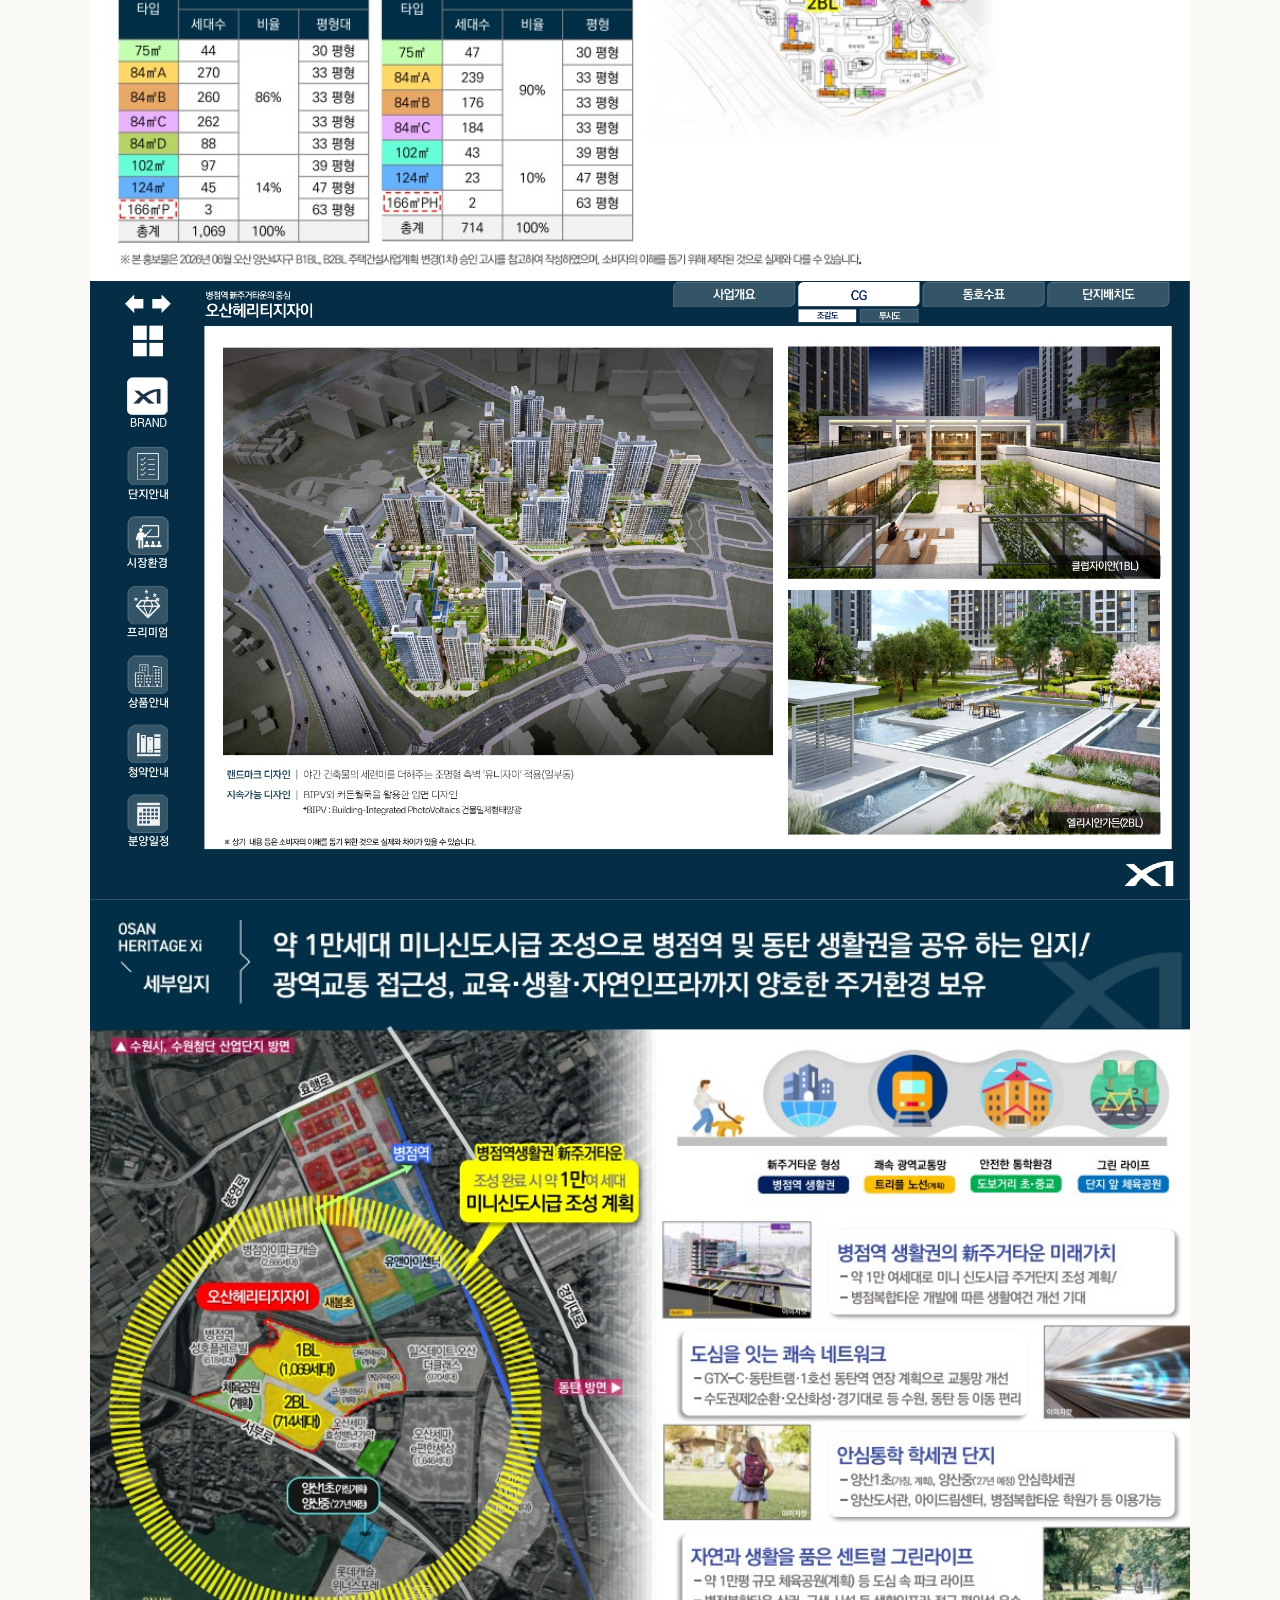
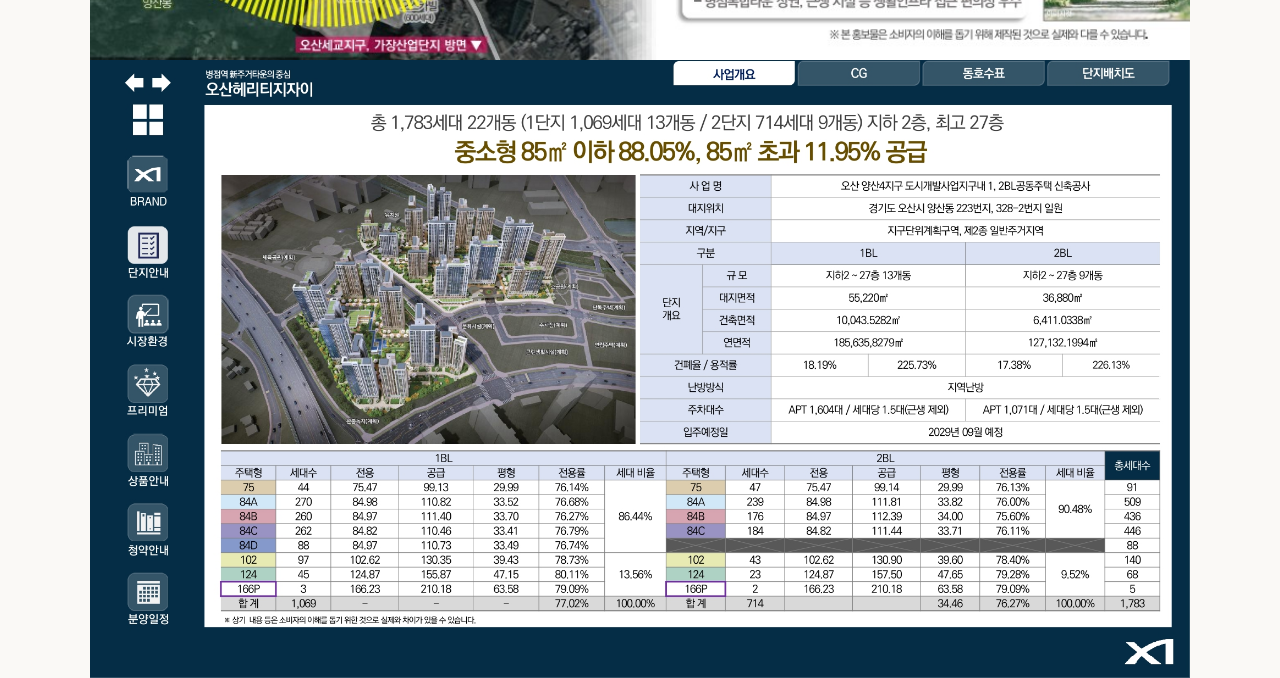
==== commit ee98f6a7: "Update HES.html" ====
--- a/HES.html
+++ b/HES.html
@@ -2,14 +2,14 @@
 <html lang="ko">
 <head>
     <script>
-        // 전역 변수 선언: 관리할 데이터들을 이곳에 모아둡니다.
+        // 전역 변수 선언
         const TEAM_LEADER_NAME = "홍은숙";
         const TEAM_LEADER_PHONE = "01074207102";
     </script>
     
     <meta property="og:type" content="website">
     <meta property="og:title" content="오산헤리티지자이 - 홍은숙 팀장">
-    <meta property="og:description" content="오산,동탄,수원 생활권을 연결하는 병점역의 신거주타운!">
+    <meta property="og:description" content="GTX-C 연장 & 동탄 트램 더블 교통 비전! 병점역 新주거타운의 중심!">
     <meta property="og:image" content="https://star13535.github.io/OsanHeritageXI/img/HES.JPG">    
     <meta charset="UTF-8">
     <meta name="viewport" content="width=device-width, initial-scale=1.0, maximum-scale=1.0, user-scalable=no">
@@ -17,11 +17,19 @@
     <title>오산헤리티지자이 - 홍은숙 팀장</title>
     
     <link rel="icon" href="img/logo.png" type="image/jpg">
-    <link href="https://fonts.googleapis.com/css2?family=Noto+Sans+KR:wght@400;500;700&display=swap" rel="stylesheet">
+    <link href="https://fonts.googleapis.com/css2?family=Noto+Sans+KR:wght@400;500;700;900&family=Outfit:wght@700;800&display=swap" rel="stylesheet">
 
     <style>
-        /* [공통 설정 - THE LIV 브랜드 테마 반영: 프리미엄 다크 네이비 & 브라운 골드 톤] */
-        * { margin: 0; padding: 0; box-sizing: border-box; }
+        /* [0. 전역 기본 설정 및 가로 스크롤 방지] */
+        *, *::before, *::after { 
+            box-sizing: border-box; 
+        }
+        html, body { 
+            margin: 0; 
+            padding: 0; 
+            width: 100%; 
+            overflow-x: hidden; 
+        }
         body { 
             font-family: 'Noto Sans KR', sans-serif; 
             background-color: #faf9f6; 
@@ -31,60 +39,30 @@
         }
         img { width: 100%; height: auto; display: block; vertical-align: middle; }
 
-        /* [1. 인트로 팝업] */
-        /* .intro-popup-container { 
-            display: none; position: fixed; top: 0; left: 0; width: 100%; height: 100vh; 
-            background: rgba(21, 47, 71, 0.7); 
-            backdrop-filter: blur(8px); 
-            z-index: 10000; align-items: center; justify-content: center; padding: 15px;
-        }
-        .intro-popup-content { 
-            position: relative; width: 95%; max-width: 420px; 
-            animation: fadeInScale 0.5s cubic-bezier(0.34, 1.56, 0.64, 1) forwards; 
-            transform-origin: center center; opacity: 0;
-        }
-        @keyframes fadeInScale {
-            0% { transform: translateY(-30px) scale(0.92); opacity: 0; }
-            100% { transform: translateY(0) scale(1); opacity: 1; }
-        }
-        .intro-popup-content img { 
-            border-radius: 20px; 
-            border: 2px solid #b28970; 
-            box-shadow: 0 25px 50px -12px rgba(21, 47, 71, 0.5); 
-        }
-        .pop-close-x { 
-            position: absolute; top: 15px; right: 15px; width: 34px; height: 34px; 
-            cursor: pointer; z-index: 2; 
-            background: rgba(21, 47, 71, 0.85); 
-            border: 1.5px solid rgba(255, 255, 255, 0.2);
-            border-radius: 50%; color: #fff; 
-            line-height: 31px; font-weight: 500; font-style: normal;
-            font-size: 14px;
-            transition: all 0.2s;
-        }
-        .pop-close-x:hover {
-            background: #b28970;
-            color: #15212f;
-            border-color: #b28970;
-        } */
-
-        /* [2. 명함 & 예약 폼 섹션] */
-        .business-card, .reservation-card { 
+        :root {
+            --top-navy: #152f47;
+            --top-gold: #b28970;
+            --top-border-gold: rgba(178, 137, 112, 0.35);
+            --top-border-light: rgba(21, 47, 71, 0.09);
+            --top-radius-md: 14px;
+            --top-radius-lg: 20px;
+        }
+
+        /* [1. 명함 카드] */
+        .business-card { 
             width: 100%; 
             background: #fff; 
             padding: 40px 20px; 
             border-bottom: 1px solid #eef0f2; 
         }
-        .card-container, .res-container { width: 100%; max-width: 330px; margin: 0 auto; }
+        .card-container { width: 100%; max-width: 330px; margin: 0 auto; }
         .card-container img { 
             border-radius: 16px; 
             border: 1px solid rgba(178, 137, 112, 0.25); 
             box-shadow: 0 15px 35px -5px rgba(21, 47, 71, 0.08); 
             transition: transform 0.3s;
         }
-        .card-container img:hover {
-            transform: translateY(-4px);
-        }
+        .card-container img:hover { transform: translateY(-4px); }
         .card-btn-call { 
             display: block; 
             margin-top: 20px; 
@@ -104,160 +82,323 @@
             background: linear-gradient(135deg, #b28970, #96715b); 
             border-color: #96715b;
             transform: translateY(-2px);
-            box-shadow: 0 10px 20px -4px rgba(178, 137, 112, 0.4);
-        }
-
-        .res-container { 
-            border: 1px solid #b28970; 
-            border-radius: 24px; 
-            padding: 30px 24px; 
-            background: linear-gradient(135deg, #112538, #1c3d5c); 
-            box-shadow: 0 20px 40px -10px rgba(21, 47, 71, 0.3); 
-            color: #fff; 
-        }
-        .res-container h3 { 
-            font-size: 19px; 
-            color: #b28970; 
-            margin-bottom: 20px; 
-            font-weight: 700; 
-            letter-spacing: -0.5px;
-        }
-        .res-input { 
-            width: 100%; 
-            padding: 14px 16px; 
-            margin-bottom: 12px; 
-            border: 1px solid rgba(178, 137, 112, 0.3); 
-            border-radius: 10px; 
-            font-size: 14px; 
-            background: rgba(255, 255, 255, 0.98); 
+        }
+
+        /* [2. 방문 상담 예약 폼] */
+        .reservation-card {
+            width: 100%;
+            max-width: 900px;
+            margin: 40px auto;
+            padding: 0 20px;
+        }
+
+        .reserve-form-card {
+            background: #ffffff;
+            border: 1.5px solid var(--top-border-gold);
+            border-radius: var(--top-radius-lg);
+            display: grid;
+            grid-template-columns: 1fr 1.3fr;
+            box-shadow: 0 15px 45px rgba(21, 47, 71, 0.1);
+            overflow: hidden;
+            text-align: left;
+        }
+
+        .reserve-left-info {
+            background: linear-gradient(180deg, #152f47 0%, #0f2233 100%);
+            border-right: 1px solid var(--top-border-light);
+            padding: 40px 30px;
+            display: flex;
+            flex-direction: column;
+            justify-content: center;
+            align-items: center;
+            color: #ffffff;
+        }
+
+        .official-card-showcase {
+            width: 100%;
+            max-width: 320px;
+            background: rgba(255, 255, 255, 0.08);
+            border: 1.5px solid rgba(255, 213, 79, 0.45);
+            border-radius: var(--top-radius-md);
+            padding: 22px;
+            display: flex;
+            flex-direction: column;
+            gap: 12px;
+            box-shadow: 0 14px 40px rgba(0, 0, 0, 0.35);
+            backdrop-filter: blur(10px);
+        }
+
+        .ocs-top-bar {
+            display: flex;
+            align-items: center;
+            justify-content: space-between;
+        }
+
+        .ocs-badge {
+            font-size: 12px;
+            font-weight: 800;
             color: #152f47;
-            font-weight: 500;
-            transition: all 0.3s;
-        }
-        .res-input:focus {
+            background: linear-gradient(135deg, #ffd54f, #e5c06e);
+            padding: 4px 12px;
+            border-radius: 20px;
+        }
+
+        .ocs-sub {
+            font-size: 12px;
+            color: rgba(255, 255, 255, 0.85);
+            font-weight: 600;
+        }
+
+        .ocs-card-img {
+            width: 100%;
+            border-radius: 8px;
+            border: 1.5px solid rgba(255, 255, 255, 0.2);
+        }
+
+        .ocs-caution-txt {
+            font-size: 12px;
+            color: #e2e8f0;
+            line-height: 1.55;
+            background: rgba(15, 23, 42, 0.6);
+            padding: 10px 12px;
+            border-radius: 6px;
+            border-left: 3px solid #ffd54f;
+            margin: 0;
+        }
+
+        .ocs-caution-txt strong { color: #ffd54f; }
+
+        .reserve-right-form {
+            padding: 40px 32px;
+            background: #ffffff;
+            display: flex;
+            flex-direction: column;
+            justify-content: center;
+        }
+
+        .vip-modern-form {
+            display: flex;
+            flex-direction: column;
+            gap: 16px;
+        }
+
+        .form-row-2 {
+            display: grid;
+            grid-template-columns: 1fr 1fr;
+            gap: 14px;
+        }
+
+        .form-field {
+            display: flex;
+            flex-direction: column;
+            gap: 6px;
+        }
+
+        .form-field label {
+            font-size: 13.5px;
+            font-weight: 700;
+            color: var(--top-navy);
+        }
+
+        .form-field label .req { color: #e11d48; }
+
+        .form-field input,
+        .form-field select,
+        .form-field textarea {
+            width: 100% !important;
+            max-width: 100% !important;
+            box-sizing: border-box !important;
+            padding: 13px 14px;
+            border: 1.5px solid #cbd5e1;
+            border-radius: 8px;
+            font-size: 14px;
+            font-family: inherit;
+            color: #0f172a;
+            background: #f8fafc;
             outline: none;
-            border-color: #b28970;
-            box-shadow: 0 0 0 3px rgba(178, 137, 112, 0.2);
-        }
-        .res-btn { 
-            width: 100%; 
-            padding: 15px; 
-            background: linear-gradient(135deg, #b28970, #96715b); 
-            color: #ffffff; 
-            border: none; 
-            border-radius: 10px; 
-            font-size: 15px; 
-            font-weight: 700; 
-            cursor: pointer; 
-            box-shadow: 0 6px 20px rgba(178, 137, 112, 0.3);
-            transition: all 0.3s cubic-bezier(0.25, 0.8, 0.25, 1);
-        }
-        .res-btn:hover {
-            transform: translateY(-2px); 
-            box-shadow: 0 8px 25px rgba(178, 137, 112, 0.45);
-            filter: brightness(1.05);
-        }
-
-        /* [3. 타이틀 & 배너] */
+            transition: border-color 0.2s, background 0.2s;
+            -webkit-appearance: none;
+            appearance: none;
+        }
+
+        .form-field textarea {
+            resize: vertical;
+            min-height: 80px;
+        }
+        
+        /* 날짜 커스텀 선택창 스타일 */
+        .form-field input[type="date"] {
+            width: 100% !important;
+            box-sizing: border-box !important;
+            position: relative;
+            background-image: url('data:image/svg+xml;utf8,<svg xmlns="http://www.w3.org/2000/svg" width="20" height="20" viewBox="0 0 24 24" fill="none" stroke="%23152f47" stroke-width="2" stroke-linecap="round" stroke-linejoin="round"><rect x="3" y="4" width="18" height="18" rx="2" ry="2"/><line x1="16" y1="2" x2="16" y2="6"/><line x1="8" y1="2" x2="8" y2="6"/><line x1="3" y1="10" x2="21" y2="10"/></svg>');
+            background-repeat: no-repeat;
+            background-position: right 14px center;
+            background-size: 18px 18px;
+            padding-right: 40px !important;
+            color: #94a3b8; /* 날짜 선택 전 Placeholder 색상 */
+        }
+
+        /* 날짜가 선택되었을 때 글자 색상을 어둡게 변경 */
+        .form-field input[type="date"].has-value,
+        #pcResCard input[type="date"].has-value {
+            color: #0f172a !important;
+        }
+
+        /* PC 카드 날짜 커스텀 */
+        #pcResCard input[type="date"] {
+            color: #94a3b8;
+        }
+
+        .form-field input:focus,
+        .form-field select:focus,
+        .form-field textarea:focus {
+            border-color: var(--top-gold);
+            background: #ffffff;
+            box-shadow: 0 0 0 3px rgba(178, 137, 112, 0.18);
+        }
+
+        .btn-submit-vip {
+            background: linear-gradient(135deg, #152f47, #0f2233);
+            color: #ffd54f !important;
+            border: 1.5px solid var(--top-border-gold);
+            padding: 16px;
+            border-radius: 10px;
+            font-size: 16px;
+            font-weight: 900;
+            cursor: pointer;
+            box-shadow: 0 6px 20px rgba(21, 47, 71, 0.3);
+            transition: transform 0.2s, box-shadow 0.2s;
+            display: flex;
+            align-items: center;
+            justify-content: center;
+            gap: 10px;
+            margin-top: 6px;
+            width: 100%;
+        }
+
+        .btn-submit-vip:hover {
+            background: linear-gradient(135deg, #b28970, #96715b);
+            color: #ffffff !important;
+            transform: translateY(-2px);
+        }
+
+        .form-safe-guard {
+            font-size: 12px;
+            color: #64748b;
+            text-align: center;
+            margin: 6px 0 0;
+            line-height: 1.5;
+        }
+
+        /* [3. 타이틀, 배너 및 탭 메뉴] */
         .main-title { 
-            background-color: #fff; 
-            padding: 60px 20px; 
+            background: #ffffff !important; /* 순백색 단색 고정 */
+            padding: 50px 20px 40px; 
             position: relative; 
             display: flex; 
             align-items: center; 
             justify-content: center; 
-            min-height: 180px; 
-            border-bottom: 1px solid #eef0f2;
-        }
-        .main-title .inner-logo { display: none; }
+            min-height: 160px; 
+            border-bottom: 1px solid #e2e8f0;
+        }
+        
+        .main-title .inner-logo { 
+            display: none; 
+        }
+
+        .main-title .title-text {
+            display: flex;
+            flex-direction: column;
+            align-items: center;
+            gap: 14px;
+        }
+
+        /* 메인 제목 : 입체 텍스트 그림자 */
         .main-title h2 { 
-            font-size: 32px; 
-            color: #152f47; 
-            font-weight: 700; 
-            letter-spacing: -1.5px; 
-            line-height: 1.25; 
-            word-break: keep-all; 
-        }
+            font-size: 40px !important; 
+            font-weight: 900 !important; 
+            color: #152f47 !important; 
+            letter-spacing: -1.5px !important; 
+            line-height: 1.2 !important; 
+            word-break: keep-all !important; 
+            margin: 0 !important;
+            padding: 0 !important;
+            text-shadow: 0 2px 4px rgba(21, 47, 71, 0.12), 0 8px 24px rgba(21, 47, 71, 0.08) !important;
+        }
+
+        /* 부제목 : 배경 박스 제거 및 깔끔한 텍스트 처리 */
         .main-title p { 
-            font-size: 20px; 
-            color: #5c6b73; 
-            margin-top: 12px; 
-            word-break: keep-all; 
-            font-weight: 400;
-        }
-        
+            font-size: 18px !important; 
+            color: #475569 !important; 
+            margin: 6px 0 0 0 !important; 
+            padding: 0 !important;
+            word-break: keep-all !important; 
+            font-weight: 600 !important; 
+            letter-spacing: -0.5px !important;
+            background: none !important;
+            border: none !important;
+            box-shadow: none !important;
+            border-radius: 0 !important;
+        }
+
+        /* 띠 배너 */
         .point-banner { 
             background: linear-gradient(135deg, #112538, #152f47); 
             color: #fff; 
-            padding: 20px 10px; 
-            font-size: 22px; 
+            padding: 18px 10px; 
+            font-size: 20px; 
             font-weight: 700; 
-            letter-spacing: -0.5px;
             border-top: 1px solid #b28970; 
             border-bottom: 1px solid #b28970; 
-            box-shadow: inset 0 0 20px rgba(178, 137, 112, 0.15);
+            box-shadow: 0 4px 12px rgba(0,0,0,0.15);
             animation: bannerPulse 3s infinite ease-in-out; 
         }
-        .point-banner a { 
-            color: #b28970; 
-            text-decoration: none; 
-            border-bottom: 1px solid rgba(178, 137, 112, 0.5);
-            padding-bottom: 2px;
-            transition: all 0.2s;
-        }
-        .point-banner a:hover {
-            color: #ffffff;
-            border-color: #ffffff;
-        }
+        .point-banner a { color: #b28970; text-decoration: none; border-bottom: 1px solid rgba(178, 137, 112, 0.5); }
         @keyframes bannerPulse { 
-            0% { background-color: #112538; } 
+            0%, 100% { background-color: #112538; } 
             50% { background-color: #152f47; } 
-            100% { background-color: #112538; } 
-        }
-
-        /* [4. 탭 메뉴] */
+        }
+
+        /* 탭 메뉴 */
         .tab-menu { 
-            display: flex; 
-            flex-wrap: wrap; 
-            justify-content: center; 
-            background: #fff; 
-            position: sticky; 
-            top: 0; 
-            z-index: 2000; 
-            border-bottom: 2px solid #152f47; 
-            box-shadow: 0 4px 20px rgba(21, 47, 71, 0.05);
+            display: flex !important; 
+            flex-wrap: nowrap !important; 
+            justify-content: center !important; 
+            background: #fff !important; 
+            position: sticky !important; 
+            top: 0 !important; 
+            z-index: 2000 !important; 
+            border-bottom: 2px solid #152f47 !important; 
+            width: 100% !important;
+            margin: 0 !important;
+            padding: 0 !important;
+            box-shadow: 0 4px 15px rgba(0, 0, 0, 0.05) !important;
         }
         .tab-btn { 
-            flex: 1; 
-            min-width: 20%; 
-            padding: 18px 5px; 
-            border: none; 
-            background: #fff; 
-            font-size: 15px; 
-            font-weight: 500; 
-            color: #5c6b73; 
-            cursor: pointer; 
-            border-right: 1px solid #eef0f2; 
-            transition: all 0.3s;
-        }
-        .tab-btn:hover {
-            color: #152f47;
-            background: #f8fafc;
-        }
-        .tab-btn.active { 
-            background: #152f47; 
-            color: #fff; 
-            font-weight: 700;
-        }
+            flex: 1 !important; 
+            min-width: 0 !important; 
+            padding: 18px 5px !important; 
+            border: none !important; 
+            background: #fff !important; 
+            font-size: 16px !important; 
+            font-weight: 600 !important; 
+            color: #5c6b73 !important; 
+            cursor: pointer !important; 
+            border-right: 1px solid #eef0f2 !important; 
+            border-radius: 0 !important;
+            margin: 0 !important;
+            transition: background 0.2s, color 0.2s !important;
+        }
+        .tab-btn:last-child { border-right: none !important; }
+        .tab-btn.active { background: #152f47 !important; color: #fff !important; font-weight: 700 !important; }
 
         .tab-content { display: none; width: 100%; max-width: 1100px; margin: 0 auto; background: #fff; }
         .tab-content.active { display: block !important; }
 
-        /* [5. 탭 콘텐츠 & 복합 필터] */
         .view-mode-selector { 
             display: flex; 
             background: #f1f3f5; 
-            margin: 0; 
             padding: 12px; 
             position: sticky; 
             top: 55px; 
@@ -265,193 +406,188 @@
             border-bottom: 1px solid #e2e6ea; 
         }
         .mode-btn { 
-            flex: 1; 
-            padding: 12px; 
-            border: none; 
-            background: #e2e6ea; 
-            font-weight: 700; 
-            color: #5c6b73; 
-            cursor: pointer; 
-            border-radius: 8px; 
-            margin: 0 5px; 
-            transition: all 0.2s;
-        }
-        .mode-btn.active { 
-            background: #152f47; 
-            color: #fff; 
-        }
+            flex: 1; padding: 12px; border: none; background: #e2e6ea; 
+            font-weight: 700; color: #5c6b73; cursor: pointer; border-radius: 8px; margin: 0 5px; 
+        }
+        .mode-btn.active { background: #152f47; color: #fff; }
         .mode-content, .sub-tab-content { display: none; }
         .mode-content.active, .sub-tab-content.active { display: block !important; }
-        
-        .size-filter, .type-group.active { 
-            position: sticky; 
-            top: 130px; 
-            z-index: 1000; 
-            background: #fff; 
-            border-bottom: 1px solid #eef0f2; 
-            transition: all 0.3s ease; 
-        }
-        .size-filter.scrolled, .type-group.active.scrolled { 
-            background: transparent !important; 
-            border-bottom: none !important; 
-        }
-        
-        .swipe-hint-text {
-            display: none;
-            font-size: 11px;
-            color: #b28970;
-            margin-top: 15px;
-            margin-bottom: -5px;
-            font-weight: 700;
-            letter-spacing: -0.5px;
-            text-align: center;
-        }
-
-        .size-filter { 
-            display: flex; 
-            justify-content: flex-start; 
-            gap: 8px; 
-            padding: 16px 12px 24px 12px; 
-            overflow-x: auto; 
-            scrollbar-width: thin; 
-            scrollbar-color: #b28970 #eef0f2; 
-        }
-
-        @media (max-width: 1023px) {
-            .swipe-hint-text {
-                display: block; 
-                animation: pulseSwipeHint 2s infinite ease-in-out;
-            }
-            .size-filter::-webkit-scrollbar { 
-                display: block !important;
-                height: 3px; 
-            }
-            .size-filter::-webkit-scrollbar-track {
-                background: #eef0f2; 
-                border-radius: 10px;
-            }
-            .size-filter::-webkit-scrollbar-thumb {
-                background: #b28970; 
-                border-radius: 10px;
-            }
-        }
-        
-        @keyframes pulseSwipeHint {
-            0%, 100% { opacity: 0.6; transform: scale(0.98); }
-            50% { opacity: 1; transform: scale(1); }
-        }
-
-        .filter-btn, .sub-tab-btn { 
-            flex: 0 0 auto; 
-            min-width: 95px; 
-            padding: 10px 18px; 
-            border: 1px solid #152f47; 
-            background: #fff; 
-            color: #152f47; 
-            border-radius: 30px; 
-            font-weight: 700; 
-            font-size: 13px;
-            cursor: pointer; 
-            transition: all 0.25s;
-        }
-        .filter-btn:hover, .sub-tab-btn:hover {
-            background: #fafafa;
-        }
-        .filter-btn.active, .sub-tab-btn.active { 
-            background: #152f47 !important; 
-            color: #fff !important; 
-            border-color: #152f47;
-            box-shadow: 0 4px 10px rgba(21, 47, 71, 0.2);
-        }
+
+        .size-filter, .type-group.active { position: sticky; top: 130px; z-index: 1000; background: #fff; border-bottom: 1px solid #eef0f2; }
+        .swipe-hint-text { display: none; font-size: 11px; color: #b28970; margin-top: 15px; text-align: center; font-weight: 700; }
+        
+        .size-filter { display: flex; gap: 8px; padding: 16px 12px 24px; overflow-x: auto; }
+        .filter-btn, .sub-tab-btn { flex: 0 0 auto; min-width: 95px; padding: 10px 18px; border: 1px solid #152f47; background: #fff; color: #152f47; border-radius: 30px; font-weight: 700; font-size: 13px; cursor: pointer; }
+        .filter-btn.active, .sub-tab-btn.active { background: #152f47 !important; color: #fff !important; }
         .type-group { display: none; padding: 18px 10px; text-align: center; }
         #num-view .type-group.active { display: block !important; }
-        .sub-tab-menu { display: flex; justify-content: center; gap: 8px; flex-wrap: wrap; }
-
-        /* [6. PC 레이아웃 고정] */
+        .sub-tab-menu { display: flex; justify-content: center; gap: 8px; flex-wrap: wrap; } 
+
+        /* [4. PC 고정 카드 및 반응형 제어] */
         @media (min-width: 1024px) {
-            .size-filter {
-                justify-content: center; 
-                padding: 16px 12px;
-            }
-            .size-filter::-webkit-scrollbar {
-                display: none !important; 
-            }
-            .business-card, .reservation-card { 
-                position: fixed; 
-                top: 55%; 
-                width: 320px; 
-                z-index: 1100; 
+            .size-filter { justify-content: center; }
+            
+            .business-card, #pcResCard { 
+                position: fixed !important; 
+                top: 68% !important;
+                transform: translateY(-50%) !important; 
+                width: 310px; 
+                z-index: 2500 !important; 
                 border: 1px solid rgba(178, 137, 112, 0.3); 
                 border-radius: 24px; 
-                background: rgba(255, 255, 255, 0.95); 
+                background: rgba(255, 255, 255, 0.98); 
                 backdrop-filter: blur(10px); 
-                box-shadow: 0 30px 60px -15px rgba(21, 47, 71, 0.15); 
-                transition: all 0.5s cubic-bezier(0.16, 1, 0.3, 1); 
-            }
-            .business-card { left: 40px; transform: translateY(-50%); }
-            .reservation-card { right: 40px; transform: translateY(-50%); }
-            .business-card.scrolled, .reservation-card.scrolled { top: 50% !important; }
-            
+                box-shadow: 0 20px 50px -10px rgba(21, 47, 71, 0.18); 
+                transition: top 0.4s cubic-bezier(0.25, 1, 0.5, 1); 
+                
+                max-height: calc(100vh - 80px);
+                overflow-y: auto;
+            }
+            
+            .business-card { left: 30px; }
+            #pcResCard { right: 30px; padding: 0; }
+            
+            .business-card.scrolled, #pcResCard.scrolled { 
+                top: 50% !important; 
+            }
+
+            .business-card::-webkit-scrollbar,
+            #pcResCard::-webkit-scrollbar {
+                width: 4px;
+            }
+            .business-card::-webkit-scrollbar-thumb,
+            #pcResCard::-webkit-scrollbar-thumb {
+                background: var(--top-gold);
+                border-radius: 4px;
+            }
+
+            #pcResCard .res-container {
+                padding: 20px 16px !important;
+                background: #ffffff !important;
+                border-radius: 24px !important;
+            }
+            #pcResCard h3 {
+                color: #152f47 !important;
+                font-size: 17px !important;
+                margin-top: 0 !important;
+                margin-bottom: 12px !important;
+            }
+            #pcResCard .res-input {
+                width: 100% !important;
+                padding: 10px 12px !important;
+                margin-bottom: 8px !important;
+                border: 1.5px solid #cbd5e1 !important;
+                border-radius: 8px !important;
+                font-size: 13.5px !important;
+                font-family: inherit !important;
+                color: #0f172a !important;
+                background: #f8fafc !important;
+                outline: none !important;
+                box-sizing: border-box !important;
+                display: block !important;
+                -webkit-appearance: none;
+                appearance: none;
+            }
+            #pcResCard textarea.res-input {
+                resize: vertical;
+                min-height: 55px;
+            }
+            #pcResCard .res-input:focus {
+                border-color: #b28970 !important;
+                background: #ffffff !important;
+                box-shadow: 0 0 0 3px rgba(178, 137, 112, 0.18) !important;
+            }
+            #pcResCard .res-btn {
+                width: 100% !important;
+                padding: 12px !important;
+                background: linear-gradient(135deg, #152f47, #0f2233) !important;
+                color: #ffd54f !important;
+                border: 1.5px solid rgba(178, 137, 112, 0.35) !important;
+                border-radius: 10px !important;
+                font-size: 15px !important;
+                font-weight: 800 !important;
+                cursor: pointer !important;
+                box-shadow: 0 6px 20px rgba(21, 47, 71, 0.2) !important;
+                transition: transform 0.2s, background 0.2s !important;
+            }
+            #pcResCard .res-btn:hover {
+                background: linear-gradient(135deg, #b28970, #96715b) !important;
+                color: #ffffff !important;
+                transform: translateY(-2px) !important;
+            }
+
             .main-title .inner-logo { 
                 display: block; 
                 position: absolute; 
-                left: 115px; 
+                left: 50px; 
                 top: 50%; 
                 transform: translateY(-50%); 
-                height: 120px; 
-                z-index: 1; 
-            }
-            .main-title .inner-logo img { height: 100%; width: auto; object-fit: contain; }
-            .main-title h2 { font-size: 40px; letter-spacing: -2px; }
-            .main-title p { font-size: 18px; margin-top: 15px; }
-            
-            .mobile-res-only { display: none; } 
-        }
-
-        /* [7. 모바일 레이아웃] */
+                height: 70px; 
+                filter: drop-shadow(0 4px 8px rgba(0, 0, 0, 0.08));
+            }
+            .main-title .inner-logo img { 
+                height: 100%; 
+                width: auto; 
+                mix-blend-mode: multiply; /* 흰색 배경 제거 속성 추가 */
+            }
+            .mobile-res-only { display: none; }
+        }
+
         @media (max-width: 1023px) {
-            .reservation-card { 
-                position: static; 
-                border: none; 
-                border-top: 8px solid #eef0f2; 
-                padding: 50px 20px; 
-                background: #fcfdfe; 
-            }
-            #resCard { display: none; } 
+            .swipe-hint-text { display: block; }
+            #pcResCard { display: none; }
+            .reserve-form-card { grid-template-columns: 1fr; }
+            .reserve-left-info { border-right: none; border-bottom: 1px solid var(--top-border-light); padding: 30px 20px; }
+            .reserve-right-form { padding: 30px 20px; }
+            .form-row-2 { grid-template-columns: 1fr; }
+        }
+
+        @media (max-width: 768px) {
+            .main-title { padding: 35px 15px 30px; }
+            .main-title h2 { font-size: 27px !important; }
+            .main-title p { font-size: 13.5px !important; padding: 6px 14px !important; }
+            .tab-btn { font-size: 14px !important; padding: 14px 2px !important; }
         }
     </style>
 </head>
 <body>
+    <!-- PC 왼쪽 명함 카드 -->
     <div class="business-card" id="pcCard">
         <div class="card-container">
             <img src="img/HES.JPG" alt="명함">
             <a href="#" class="card-btn-call set-phone-link">
                 📞 <span class="set-name"></span> 팀장 상담 바로 연결
-            </a>     
+            </a>      
         </div>
     </div>
 
-    <div class="reservation-card" id="resCard">
+    <!-- PC 오른쪽 고정 방문 예약 카드 -->
+    <div id="pcResCard">
         <div class="res-container">
-            <h3>📞 전화 상담 예약하기</h3>
-            <input type="text" id="pcName" class="res-input" placeholder="이름">
-            <input type="tel" id="pcPhone" class="res-input" placeholder="연락처 (-없이 숫자만 입력)">
-            <button class="res-btn" onclick="sendReservation('pcName', 'pcPhone')">✉️ 상담 예약 신청</button>
+            <h3>📞 상담/방문 예약하기</h3>
+            <input type="text" id="pcName" class="res-input" placeholder="성함">
+            <input type="tel" id="pcPhone" class="res-input" placeholder="연락처 (-없이 숫자만)">
+            <input type="date" id="pcDate" class="res-input" data-placeholder="방문일 설정 (선택)" onfocus="this.type='date'" onblur="if(!this.value) this.type='text'" onchange="if(this.value) this.classList.add('has-value'); else this.classList.remove('has-value');">
+            <select id="pcTime" class="res-input">
+                <option value="">시간을 선택해주세요 (선택)</option>
+                <option value="10:00~11:00">10:00~11:00</option>
+                <option value="11:00~12:00">11:00~12:00</option>
+                <option value="12:00~13:00">12:00~13:00</option>
+                <option value="13:00~14:00">13:00~14:00</option>
+                <option value="14:00~15:00">14:00~15:00</option>
+                <option value="15:00~16:00">15:00~16:00</option>
+                <option value="16:00~17:00">16:00~17:00</option>
+                <option value="17:00~18:00">17:00~18:00</option>
+            </select>
+            <button class="res-btn" onclick="sendReservation('pcName', 'pcPhone', 'pcDate', 'pcTime', 'pcType', 'pcMemo')">✉️ 방문 예약 신청</button>
         </div>
     </div>
-    
-    <!-- <div class="intro-popup-container" id="introPopup">
-        <div class="intro-popup-content">
-            <i class="pop-close-x" id="popClose">X</i>
-            <img src="img/HES.JPG" alt="특별 분양 광고">
-        </div>
-    </div> -->
-    
+
     <div class="main-title">
         <div class="inner-logo"><img src="img/logo.png" alt="자이 로고"></div>
         <div class="title-text">
             <h2>오산 헤리티지 자이</h2>
-            <p>오산,동탄,수원 생활권을 연결하는 병점역의 신거주타운!</p>
+            <p>GTX-C 연장 & 동탄 트램 더블 교통 비전! 병점역 新주거타운의 중심!</p>
         </div>
     </div>
     
@@ -469,209 +605,233 @@
         <button class="tab-btn" onclick="openTab(event, 'tab4')">프리미엄</button>
     </div>
 
+    <!-- 탭 1 -->
     <div id="tab1" class="tab-content active">
         <img src="img/102.jpg"><img src="img/1.jpg"><img src="img/2.jpg"><img src="img/3.jpg"><img src="img/4.jpg"><img src="img/5.jpg">
+        
         <div class="reservation-card mobile-res-only">
-            <div class="res-container">
-                <h3>📞 전화 상담 예약하기</h3>
-                <input type="text" id="mName1" class="res-input" placeholder="이름">
-                <input type="tel" id="mPhone1" class="res-input" placeholder="연락처">
-                <button class="res-btn" onclick="sendReservation('mName1', 'mPhone1')">상담 예약 신청</button>
+            <div class="reserve-form-card">
+                <div class="reserve-left-info">
+                    <div class="official-card-showcase">
+                        <div class="ocs-top-bar">
+                            <span class="ocs-badge">공식 분양관</span>
+                            <span class="ocs-sub">방문예약 전용</span>
+                        </div>
+                        <img src="img/HES.JPG" alt="홍은숙 팀장" class="ocs-card-img">
+                        <p class="ocs-caution-txt">
+                            <strong>※ 원활한 관람을 위해</strong><br>
+                            방문 전 일시를 예약해주시면 대기 없이 우선 상담이 가능합니다.
+                        </p>
+                    </div>
+                </div>
+                <div class="reserve-right-form">
+                    <div class="vip-modern-form">
+                        <div class="form-row-2">
+                            <div class="form-field">
+                                <label>성함 <span class="req">*</span></label>
+                                <input type="text" id="mName1" placeholder="성함을 입력하세요">
+                            </div>
+                            <div class="form-field">
+                                <label>연락처 <span class="req">*</span></label>
+                                <input type="tel" id="mPhone1" placeholder="010-0000-0000">
+                            </div>
+                        </div>
+                        <div class="form-field">
+                            <label>방문 희망 일시</label>
+                            <input type="date" id="mDate1" data-placeholder="방문일 설정 (선택)" onchange="if(this.value) this.classList.add('has-value'); else this.classList.remove('has-value');">
+                        </div>
+                        <div class="form-field">
+                            <label>방문 희망 시간</label>
+                            <select id="mTime1">
+                                <option value="">시간을 선택해주세요 (선택)</option>
+                                <option value="10:00~11:00">10:00~11:00</option>
+                                <option value="11:00~12:00">11:00~12:00</option>
+                                <option value="12:00~13:00">12:00~13:00</option>
+                                <option value="13:00~14:00">13:00~14:00</option>
+                                <option value="14:00~15:00">14:00~15:00</option>
+                                <option value="15:00~16:00">15:00~16:00</option>
+                                <option value="16:00~17:00">16:00~17:00</option>
+                                <option value="17:00~18:00">17:00~18:00</option>
+                            </select>
+                        </div>
+                        <button type="button" class="btn-submit-vip" onclick="sendReservation('mName1', 'mPhone1', 'mDate1', 'mTime1', 'mType1', 'mMemo1')">방문 예약 신청하기</button>
+                        <p class="form-safe-guard">※ 개인정보는 예약 확인 목적으로만 사용됩니다.</p>
+                    </div>
+                </div>
             </div>
         </div>
     </div>
 
+    <!-- 탭 2 -->
     <div id="tab2" class="tab-content">
-    <div class="view-mode-selector">
-        <button class="mode-btn active" onclick="changeViewMode(event, 'num-view')">동호수표</button>
-        <button class="mode-btn" onclick="changeViewMode(event, '1BL-view')">🏠 1BL</button>
-        <button class="mode-btn" onclick="changeViewMode(event, '2BL-view')">🏠 2BL</button>
-    </div>
-    
-    <!-- 동호수표 -->
-    <div id="num-view" class="mode-content active">
-        <div class="type-group active">
-            <div class="sub-tab-menu">
-                <button class="sub-tab-btn active" onclick="openSubTab(event, 'num1', 'num-view')">1BL</button>
-                <button class="sub-tab-btn" onclick="openSubTab(event, 'num2', 'num-view')">2BL</button>
-            </div>
+        <div class="view-mode-selector">
+            <button class="mode-btn active" onclick="changeViewMode(event, 'num-view')">동호수표</button>
+            <button class="mode-btn" onclick="changeViewMode(event, '1BL-view')">🏠 1BL</button>
+            <button class="mode-btn" onclick="changeViewMode(event, '2BL-view')">🏠 2BL</button>
         </div>
-        <div id="num1" class="sub-tab-content active"><img src="img/6.jpg"></div>
-        <div id="num2" class="sub-tab-content"><img src="img/7.jpg"></div>
-    </div>
-    
-    <!-- 1BL 뷰 -->
-    <div id="1BL-view" class="mode-content">
-        <div class="swipe-hint-text">↔ 좌우로 밀어서 모든 타입을 확인해보세요</div>
-        <div class="size-filter">
-            <button class="filter-btn active" onclick="filterSize(event, 'size75')">75</button>
-            <button class="filter-btn" onclick="filterSize(event, 'size84ABCD')">84A~D</button>
-            <button class="filter-btn" onclick="filterSize(event, 'size102')">102</button>
-            <button class="filter-btn" onclick="filterSize(event, 'size104')">104</button>
-            <button class="filter-btn" onclick="filterSize(event, 'size166')">166PH</button>
-            <button class="filter-btn" onclick="filterSize(event, 'clubxian')">CLUB XIAN</button>
-            <button class="filter-btn" onclick="filterSize(event, 'clubcloud')">CLUB CLOUD</button>
+        
+        <div id="num-view" class="mode-content active">
+            <div class="type-group active">
+                <div class="sub-tab-menu">
+                    <button class="sub-tab-btn active" onclick="openSubTab(event, 'num1', 'num-view')">1BL</button>
+                    <button class="sub-tab-btn" onclick="openSubTab(event, 'num2', 'num-view')">2BL</button>
+                </div>
+            </div>
+            <div id="num1" class="sub-tab-content active"><img src="img/6.jpg"></div>
+            <div id="num2" class="sub-tab-content"><img src="img/7.jpg"></div>
         </div>
-
-        <!-- 1BL - 75 -->
-        <div id="size75" class="type-group active">
-            <div class="sub-tab-menu">
-                <button class="sub-tab-btn active" onclick="openSubTab(event, 'type75', '1BL-view')">75㎡ 보기</button>
-            </div>
+        
+        <div id="1BL-view" class="mode-content">
+            <div class="swipe-hint-text">↔ 좌우로 밀어서 모든 타입을 확인해보세요</div>
+            <div class="size-filter">
+                <button class="filter-btn active" onclick="filterSize(event, 'size75')">75</button>
+                <button class="filter-btn" onclick="filterSize(event, 'size84ABCD')">84A~D</button>
+                <button class="filter-btn" onclick="filterSize(event, 'size102')">102</button>
+                <button class="filter-btn" onclick="filterSize(event, 'size104')">104</button>
+                <button class="filter-btn" onclick="filterSize(event, 'size166')">166PH</button>
+                <button class="filter-btn" onclick="filterSize(event, 'clubxian')">CLUB XIAN</button>
+                <button class="filter-btn" onclick="filterSize(event, 'clubcloud')">CLUB CLOUD</button>
+            </div>
+
+            <div id="size75" class="type-group active">
+                <div class="sub-tab-menu"><button class="sub-tab-btn active" onclick="openSubTab(event, 'type75', '1BL-view')">75㎡ 보기</button></div>
+            </div>
+            <div id="size84ABCD" class="type-group">
+                <div class="sub-tab-menu"><button class="sub-tab-btn" onclick="openSubTab(event, 'type84ABCD', '1BL-view')">84㎡A~D 보기</button></div>
+            </div>
+            <div id="size102" class="type-group">
+                <div class="sub-tab-menu"><button class="sub-tab-btn" onclick="openSubTab(event, 'type102', '1BL-view')">102㎡ 보기</button></div>
+            </div>
+            <div id="size104" class="type-group">
+                <div class="sub-tab-menu"><button class="sub-tab-btn" onclick="openSubTab(event, 'type104', '1BL-view')">104㎡ 보기</button></div>
+            </div>
+            <div id="size166" class="type-group">
+                <div class="sub-tab-menu"><button class="sub-tab-btn" onclick="openSubTab(event, 'type166', '1BL-view')">166㎡ PH 보기</button></div>
+            </div>
+            <div id="clubxian" class="type-group">
+                <div class="sub-tab-menu"><button class="sub-tab-btn" onclick="openSubTab(event, 'typeclub', '1BL-view')">CLUB XIAN 보기</button></div>
+            </div>
+            <div id="clubcloud" class="type-group">
+                <div class="sub-tab-menu"><button class="sub-tab-btn" onclick="openSubTab(event, 'typecloud', '1BL-view')">CLUB CLOUD 보기</button></div>
+            </div>
+
+            <div id="type75" class="sub-tab-content active"><img src="img/22.jpg"></div>
+            <div id="type84ABCD" class="sub-tab-content"><img src="img/23.jpg"><img src="img/24.jpg"><img src="img/25.jpg"><img src="img/26.jpg"></div>
+            <div id="type102" class="sub-tab-content"><img src="img/27.jpg"></div>
+            <div id="type104" class="sub-tab-content"><img src="img/28.jpg"></div>
+            <div id="type166" class="sub-tab-content"><img src="img/29.jpg"></div>
+            <div id="typeclub" class="sub-tab-content"><img src="img/37.jpg"></div>
+            <div id="typecloud" class="sub-tab-content"><img src="img/39.jpg"></div>
         </div>
-        <!-- 1BL - 84A~D -->
-        <div id="size84ABCD" class="type-group">
-            <div class="sub-tab-menu">
-                <button class="sub-tab-btn" onclick="openSubTab(event, 'type84ABCD', '1BL-view')">84㎡A~D 보기</button>
-            </div>
-        </div>
-        <!-- 1BL - 102 -->
-        <div id="size102" class="type-group">
-            <div class="sub-tab-menu">
-                <button class="sub-tab-btn" onclick="openSubTab(event, 'type102', '1BL-view')">102㎡ 보기</button>
-            </div>
-        </div>
-        <!-- 1BL - 104 -->
-        <div id="size104" class="type-group">
-            <div class="sub-tab-menu">
-                <button class="sub-tab-btn" onclick="openSubTab(event, 'type104', '1BL-view')">104㎡ 보기</button>
-            </div>
-        </div>
-        <!-- 1BL - 166PH -->
-        <div id="size166" class="type-group">
-            <div class="sub-tab-menu">
-                <button class="sub-tab-btn" onclick="openSubTab(event, 'type166', '1BL-view')">166㎡ PH 보기</button>
-            </div>
-        </div>
-        <!-- 1BL - CLUB XIAN -->
-        <div id="clubxian" class="type-group">
-            <div class="sub-tab-menu">
-                <button class="sub-tab-btn" onclick="openSubTab(event, 'typeclub', '1BL-view')">CLUB XIAN 보기</button>
-            </div>
-        </div>
-        <div id="clubcloud" class="type-group">
-            <div class="sub-tab-menu">
-                <button class="sub-tab-btn" onclick="openSubTab(event, 'typecloud', '1BL-view')">CLUB CLOUD 보기</button>
-            </div>
-        </div>
-
-        <!-- 1BL 컨텐츠 이미지들 -->
-        <div id="type75" class="sub-tab-content active"><img src="img/22.jpg"></div>
-        <div id="type84ABCD" class="sub-tab-content"><img src="img/23.jpg"><img src="img/24.jpg"><img src="img/25.jpg"><img src="img/26.jpg"></div>
-        <div id="type102" class="sub-tab-content"><img src="img/27.jpg"></div>
-        <div id="type104" class="sub-tab-content"><img src="img/28.jpg"></div>
-        <div id="type166" class="sub-tab-content"><img src="img/29.jpg"></div>
-        <div id="typeclub" class="sub-tab-content"><img src="img/37.jpg"></div>
-        <div id="typecloud" class="sub-tab-content"><img src="img/39.jpg"></div>
-    </div>
-    
-    <!-- 2BL 뷰 -->
-    <div id="2BL-view" class="mode-content">
-        <div class="swipe-hint-text">↔ 좌우로 밀어서 모든 타입을 확인해보세요</div>
-        <div class="size-filter">
-            <button class="filter-btn active" onclick="filterSize(event, '2size75')">75</button>
-            <button class="filter-btn" onclick="filterSize(event, '2size84ABCD')">84A~C</button>
-            <button class="filter-btn" onclick="filterSize(event, '2size102')">102</button>
-            <button class="filter-btn" onclick="filterSize(event, '2size104')">104</button>
-            <button class="filter-btn" onclick="filterSize(event, '2size166')">166PH</button>
-            <button class="filter-btn" onclick="filterSize(event, '2clubxian')">CLUB XIAN</button>
-            <button class="filter-btn" onclick="filterSize(event, '2clubcloud')">CLUB CLOUD</button>
-        </div>
-
-        <!-- 1BL - 75 -->
-        <div id="2size75" class="type-group active">
-            <div class="sub-tab-menu">
-                <button class="sub-tab-btn active" onclick="openSubTab(event, '2type75', '2BL-view')">75㎡ 보기</button>
-            </div>
-        </div>
-        <!-- 1BL - 84A~D -->
-        <div id="2size84ABCD" class="type-group">
-            <div class="sub-tab-menu">
-                <button class="sub-tab-btn" onclick="openSubTab(event, '2type84ABCD', '2BL-view')">84㎡A~C 보기</button>
-            </div>
-        </div>
-        <!-- 1BL - 102 -->
-        <div id="2size102" class="type-group">
-            <div class="sub-tab-menu">
-                <button class="sub-tab-btn" onclick="openSubTab(event, '2type102', '2BL-view')">102㎡ 보기</button>
-            </div>
-        </div>
-        <!-- 1BL - 104 -->
-        <div id="2size104" class="type-group">
-            <div class="sub-tab-menu">
-                <button class="sub-tab-btn" onclick="openSubTab(event, '2type104', '2BL-view')">104㎡ 보기</button>
-            </div>
-        </div>
-        <!-- 1BL - 166PH -->
-        <div id="2size166" class="type-group">
-            <div class="sub-tab-menu">
-                <button class="sub-tab-btn" onclick="openSubTab(event, '2type166', '2BL-view')">166㎡ PH 보기</button>
-            </div>
-        </div>
-        <!-- 1BL - CLUB XIAN -->
-        <div id="2clubxian" class="type-group">
-            <div class="sub-tab-menu">
-                <button class="sub-tab-btn" onclick="openSubTab(event, '2typeclub', '2BL-view')">CLUB XIAN 보기</button>
-            </div>
-        </div>
-
-        <div id="2clubcloud" class="type-group">
-            <div class="sub-tab-menu">
-                <button class="sub-tab-btn" onclick="openSubTab(event, '2typeclubcloud', '2BL-view')">CLUB CLOUD 보기</button>
-            </div>
-        </div>
-        
-        <!-- 2BL 컨텐츠 이미지들 -->
-        <div id="2type75" class="sub-tab-content active"><img src="img/30.jpg"></div>
-        <div id="2type84ABCD" class="sub-tab-content"><img src="img/31.jpg"><img src="img/32.jpg"><img src="img/33.jpg"></div>
-        <div id="2type102" class="sub-tab-content"><img src="img/34.jpg"></div>
-        <div id="2type104" class="sub-tab-content"><img src="img/35.jpg"></div>
-        <div id="2type166" class="sub-tab-content"><img src="img/36.jpg"></div>
-        <div id="2typeclub" class="sub-tab-content"><img src="img/38.jpg"></div>
-        <div id="2typeclubcloud" class="sub-tab-content"><img src="img/39.jpg"></div>
-
-    </div>
-
-    <!-- 모바일 예약 카드 -->
-    <div class="reservation-card mobile-res-only">
-        <div class="res-container">
-            <h3>📞 전화 상담 예약하기</h3>
-            <input type="text" id="mName3" class="res-input" placeholder="고객 성함">
-            <input type="tel" id="mPhone3" class="res-input" placeholder="연락처">
-            <button class="res-btn" onclick="sendReservation('mName3', 'mPhone3')">상담 예약 신청</button>
+        
+        <div id="2BL-view" class="mode-content">
+            <div class="swipe-hint-text">↔ 좌우로 밀어서 모든 타입을 확인해보세요</div>
+            <div class="size-filter">
+                <button class="filter-btn active" onclick="filterSize(event, '2size75')">75</button>
+                <button class="filter-btn" onclick="filterSize(event, '2size84ABCD')">84A~C</button>
+                <button class="filter-btn" onclick="filterSize(event, '2size102')">102</button>
+                <button class="filter-btn" onclick="filterSize(event, '2size104')">104</button>
+                <button class="filter-btn" onclick="filterSize(event, '2size166')">166PH</button>
+                <button class="filter-btn" onclick="filterSize(event, '2clubxian')">CLUB XIAN</button>
+                <button class="filter-btn" onclick="filterSize(event, '2clubcloud')">CLUB CLOUD</button>
+            </div>
+
+            <div id="2size75" class="type-group active">
+                <div class="sub-tab-menu"><button class="sub-tab-btn active" onclick="openSubTab(event, '2type75', '2BL-view')">75㎡ 보기</button></div>
+            </div>
+            <div id="2size84ABCD" class="type-group">
+                <div class="sub-tab-menu"><button class="sub-tab-btn" onclick="openSubTab(event, '2type84ABCD', '2BL-view')">84㎡A~C 보기</button></div>
+            </div>
+            <div id="2size102" class="type-group">
+                <div class="sub-tab-menu"><button class="sub-tab-btn" onclick="openSubTab(event, '2type102', '2BL-view')">102㎡ 보기</button></div>
+            </div>
+            <div id="2size104" class="type-group">
+                <div class="sub-tab-menu"><button class="sub-tab-btn" onclick="openSubTab(event, '2type104', '2BL-view')">104㎡ 보기</button></div>
+            </div>
+            <div id="2size166" class="type-group">
+                <div class="sub-tab-menu"><button class="sub-tab-btn" onclick="openSubTab(event, '2type166', '2BL-view')">166㎡ PH 보기</button></div>
+            </div>
+            <div id="2clubxian" class="type-group">
+                <div class="sub-tab-menu"><button class="sub-tab-btn" onclick="openSubTab(event, '2typeclub', '2BL-view')">CLUB XIAN 보기</button></div>
+            </div>
+            <div id="2clubcloud" class="type-group">
+                <div class="sub-tab-menu"><button class="sub-tab-btn" onclick="openSubTab(event, '2typeclubcloud', '2BL-view')">CLUB CLOUD 보기</button></div>
+            </div>
+            
+            <div id="2type75" class="sub-tab-content active"><img src="img/30.jpg"></div>
+            <div id="2type84ABCD" class="sub-tab-content"><img src="img/31.jpg"><img src="img/32.jpg"><img src="img/33.jpg"></div>
+            <div id="2type102" class="sub-tab-content"><img src="img/34.jpg"></div>
+            <div id="2type104" class="sub-tab-content"><img src="img/35.jpg"></div>
+            <div id="2type166" class="sub-tab-content"><img src="img/36.jpg"></div>
+            <div id="2typeclub" class="sub-tab-content"><img src="img/38.jpg"></div>
+            <div id="2typeclubcloud" class="sub-tab-content"><img src="img/39.jpg"></div>
         </div>
     </div>
-</div>
-    
+
+    <!-- 탭 3 -->
     <div id="tab3" class="tab-content">
         <img src="img/9.jpg"><img src="img/10.jpg">
-        <div class="reservation-card mobile-res-only">
-            <div class="res-container">
-                <h3>📞 전화 상담 예약하기</h3>
-                <input type="text" id="mName2" class="res-input" placeholder="고객 성함">
-                <input type="tel" id="mPhone2" class="res-input" placeholder="연락처">
-                <button class="res-btn" onclick="sendReservation('mName2', 'mPhone2')">상담 예약 신청</button>
-            </div>
-        </div>
     </div>
 
-    
-
+    <!-- 탭 4 -->
     <div id="tab4" class="tab-content">
         <img src="img/100.jpg"><img src="img/101.jpg"><img src="img/12.jpg"><img src="img/13.jpg"><img src="img/14.jpg"><img src="img/15.jpg"><img src="img/16.jpg"><img src="img/17.jpg"><img src="img/18.jpg"><img src="img/21.jpg">
         <div class="reservation-card mobile-res-only">
-            <div class="res-container">
-                <h3>📞 전화 상담 예약하기</h3>
-                <input type="text" id="mName5" class="res-input" placeholder="고객 성함">
-                <input type="tel" id="mPhone5" class="res-input" placeholder="연락처">
-                <button class="res-btn" onclick="sendReservation('mName5', 'mPhone5')">상담 예약 신청</button>
+            <div class="reserve-form-card">
+                <div class="reserve-left-info">
+                    <div class="official-card-showcase">
+                        <div class="ocs-top-bar">
+                            <span class="ocs-badge">공식 분양관</span>
+                            <span class="ocs-sub">방문예약 전용</span>
+                        </div>
+                        <img src="img/HES.JPG" alt="홍은숙 팀장" class="ocs-card-img">
+                        <p class="ocs-caution-txt">
+                            <strong>※ 원활한 관람을 위해</strong><br>
+                            방문 전 일시를 예약해주시면 대기 없이 우선 상담이 가능합니다.
+                        </p>
+                    </div>
+                </div>
+                <div class="reserve-right-form">
+                    <div class="vip-modern-form">
+                        <div class="form-row-2">
+                            <div class="form-field">
+                                <label>성함 <span class="req">*</span></label>
+                                <input type="text" id="mName5" placeholder="성함을 입력하세요">
+                            </div>
+                            <div class="form-field">
+                                <label>연락처 <span class="req">*</span></label>
+                                <input type="tel" id="mPhone5" placeholder="010-0000-0000">
+                            </div>
+                        </div>
+                        <div class="form-field">
+                            <label>방문 희망 일시</label>
+                            <input type="date" id="mDate1" data-placeholder="방문일 설정 (선택)" onchange="if(this.value) this.classList.add('has-value'); else this.classList.remove('has-value');">
+                        </div>
+                        <div class="form-field">
+                            <label>방문 희망 시간</label>
+                            <select id="mTime5">
+                                <option value="">시간을 선택해주세요 (선택)</option>
+                                <option value="10:00~11:00">10:00~11:00</option>
+                                <option value="11:00~12:00">11:00~12:00</option>
+                                <option value="12:00~13:00">12:00~13:00</option>
+                                <option value="13:00~14:00">13:00~14:00</option>
+                                <option value="14:00~15:00">14:00~15:00</option>
+                                <option value="15:00~16:00">15:00~16:00</option>
+                                <option value="16:00~17:00">16:00~17:00</option>
+                                <option value="17:00~18:00">17:00~18:00</option>
+                            </select>
+                        </div>
+                        <button type="button" class="btn-submit-vip" onclick="sendReservation('mName5', 'mPhone5', 'mDate5', 'mTime5', 'mType5', 'mMemo5')">방문 예약 신청하기</button>
+                        <p class="form-safe-guard">※ 개인정보는 예약 확인 목적으로만 사용됩니다.</p>
+                    </div>
+                </div>
             </div>
         </div>
     </div>
     
     <script>
         window.addEventListener('DOMContentLoaded', function() {
-            // 1. 초기 데이터 매핑 및 타이틀 세팅
+            // 1. 초기 데이터 세팅
             const name = TEAM_LEADER_NAME;
             const phone = TEAM_LEADER_PHONE;
             const formatted = phone.replace(/(010|011|016|017|018|019)(\d{3,4})(\d{4})/, '$1-$2-$3');
@@ -679,28 +839,42 @@
             document.querySelectorAll('.set-name').forEach(el => el.innerText = name);
             document.querySelectorAll('.set-phone-text').forEach(el => el.innerText = formatted);
             document.querySelectorAll('.set-phone-link').forEach(el => el.href = "tel:" + phone);
-            document.querySelectorAll('.set-name-title').forEach(el => el.innerText = name + " 팀장 상담 예약");
             document.title = "오산 헤리티지자이 - " + name + " 팀장";
 
-            // 2. 인드로 팝업 노출 제어
-            const pop = document.getElementById('introPopup');
-            pop.style.display = 'flex';
-            document.getElementById('popClose').onclick = () => { pop.style.display = 'none'; };
-            pop.onclick = (e) => { if(e.target === pop) pop.style.display = 'none'; };
-        
-            // 3. 스크롤 및 고정 요소 상태 제어
+            document.querySelectorAll('input[type="date"]').forEach(function(input) {
+                if (!input.value) {
+                    input.type = 'text';
+                    input.placeholder = input.getAttribute('data-placeholder') || '방문일 설정 (선택)';
+                }
+                
+                input.addEventListener('focus', function() {
+                    this.type = 'date';
+                });
+                
+                input.addEventListener('blur', function() {
+                    if (!this.value) {
+                        this.type = 'text';
+                        this.placeholder = this.getAttribute('data-placeholder') || '방문일 설정 (선택)';
+                        this.classList.remove('has-value');
+                    } else {
+                        this.classList.add('has-value');
+                    }
+                });
+            });
+            
+            // 2. 스크롤 및 고정 카드의 위치 제어 (PC용)
             window.addEventListener('scroll', function() {
                 let s = window.pageYOffset || document.documentElement.scrollTop;
                 const pcCard = document.getElementById('pcCard');
-                const resCard = document.getElementById('resCard');
+                const pcResCard = document.getElementById('pcResCard');
         
                 if (window.innerWidth >= 1024) {
                     if (s > 100) {
                         pcCard?.classList.add('scrolled');
-                        resCard?.classList.add('scrolled');
+                        pcResCard?.classList.add('scrolled');
                     } else {
                         pcCard?.classList.remove('scrolled');
-                        resCard?.classList.remove('scrolled');
+                        pcResCard?.classList.remove('scrolled');
                     }
                 }
         
@@ -710,12 +884,17 @@
                 });
             });
         });
-
-        // 4. 문자 전송 예약 로직
-        function sendReservation(nameId, phoneId) {
-            const name = document.getElementById(nameId).value;
-            let rawPhone = document.getElementById(phoneId).value;
-            let phone = rawPhone.replace(/[^0-9]/g, "");
+        
+        // 3. 문자 예약 제출 기능
+        function sendReservation(nameId, phoneId, dateId, timeId, typeId, memoId) {
+            const name = document.getElementById(nameId)?.value;
+            let rawPhone = document.getElementById(phoneId)?.value;
+            const dateVal = dateId ? document.getElementById(dateId)?.value : "";
+            const timeVal = timeId ? document.getElementById(timeId)?.value : "";
+            const typeVal = typeId ? document.getElementById(typeId)?.value : "";
+            const memoVal = memoId ? document.getElementById(memoId)?.value : "";
+            
+            let phone = rawPhone ? rawPhone.replace(/[^0-9]/g, "") : "";
         
             if (!name || !phone) {
                 alert("성함과 연락처를 모두 입력해주세요.");
@@ -731,7 +910,14 @@
                 formattedPhone = phone; 
             }
         
-            const message = `안녕하세요. ${name}입니다.\n${formattedPhone}로 오산 헤리티지자이 전화 상담 신청합니다.`;
+            let extraText = "";
+            if (dateVal) extraText += `\n- 방문 희망일: ${dateVal}`;
+            if (timeVal) extraText += `\n- 방문 희망시간: ${timeVal}`;
+            // if (typeVal) extraText += `\n- 관심 평형: ${typeVal}`;
+            // if (memoVal) extraText += `\n- 요청사항: ${memoVal}`;
+
+            const message = `<오산 헤리티지 자이 방문/상담 신청>\n${name}\n${formattedPhone}${extraText}`;
+            
             const isIOS = /iPhone|iPad|iPod/i.test(navigator.userAgent);
             const isAndroid = /Android/i.test(navigator.userAgent);
             
@@ -740,11 +926,11 @@
                 window.location.href = smsLink;
             } else {
                 const formatted = TEAM_LEADER_PHONE.replace(/(010|011|016|017|018|019)(\d{3,4})(\d{4})/, '$1-$2-$3');
-                alert(`PC에서는 문자 전송이 지원되지 않을 수 있습니다.\n\n[상담 예약 접수 안내]\n${TEAM_LEADER_NAME} 팀장 번호: ${formatted}\n\n위 번호로 문자를 보내주시면 바로 연락드리겠습니다! ✨`);
-            }
-        }
-
-        // 5. 탭 변경 제어
+                alert(`PC 환경에서는 문자 전송이 어렵습니다.\n\n[상담 예약 신청 내역]\n성함: ${name}\n연락처: ${formattedPhone}${extraText}\n\n${TEAM_LEADER_NAME} 팀장(${formatted})으로 문의주시면 빠르게 안내해 드리겠습니다.`);
+            }
+        }
+
+        // 4. 탭 변경 기능
         function openTab(e, t) {
             document.querySelectorAll(".tab-content").forEach(c => c.classList.remove("active"));
             document.querySelectorAll(".tab-btn").forEach(b => b.classList.remove("active"));
@@ -755,13 +941,12 @@
             window.scrollTo({top: 0, behavior: 'smooth'});
         }
 
-        // 6. 단지 안내 / 평면도 안내 뷰 전환
+        // 5. 단지/평면도 뷰 전환
         function changeViewMode(e, m) {
             document.querySelectorAll('.mode-content, .mode-btn').forEach(x => x.classList.remove('active'));
             document.getElementById(m).classList.add('active');
             if(e) {
                 e.currentTarget.classList.add('active');
-                // window.scrollTo({top: 0, behavior: 'smooth'});
             } else {
                 document.querySelector('.mode-btn').classList.add('active');
             }
@@ -770,33 +955,26 @@
             else document.querySelector('.filter-btn').click();
         }
 
-       // 7. 평면도 평형 필터링 (수정됨)
+        // 6. 평면도 필터링
         function filterSize(e, s) {
-            // 현재 눌린 버튼이 속한 부모 mode-content(1BL-view 또는 2BL-view)를 찾습니다.
             const parentMode = e.currentTarget.closest('.mode-content');
-            
-            // 해당 부모 안의 type-group과 filter-btn만 active 해제
             parentMode.querySelectorAll('.type-group, .filter-btn').forEach(x => x.classList.remove('active'));
             
-            // 선택한 그룹과 버튼 활성화
             const targetGroup = document.getElementById(s);
             if (targetGroup) {
                 targetGroup.classList.add('active');
                 e.currentTarget.classList.add('active');
-                
-                // 해당 그룹 내부의 첫 번째 서브탭 버튼 자동 클릭
                 const subBtn = targetGroup.querySelector('.sub-tab-btn');
                 if (subBtn) subBtn.click();
             }
         }
 
-        // 8. 서브 탭 제어
+        // 7. 서브 탭 변경
         function openSubTab(e, s, p) {
             const parent = document.getElementById(p);
             parent.querySelectorAll(".sub-tab-content, .sub-tab-btn").forEach(x => x.classList.remove("active"));
             document.getElementById(s).classList.add("active");
             e.currentTarget.classList.add("active");
-            // window.scrollTo({top: 0, behavior: 'smooth'});
         }
     </script>
 </body>
